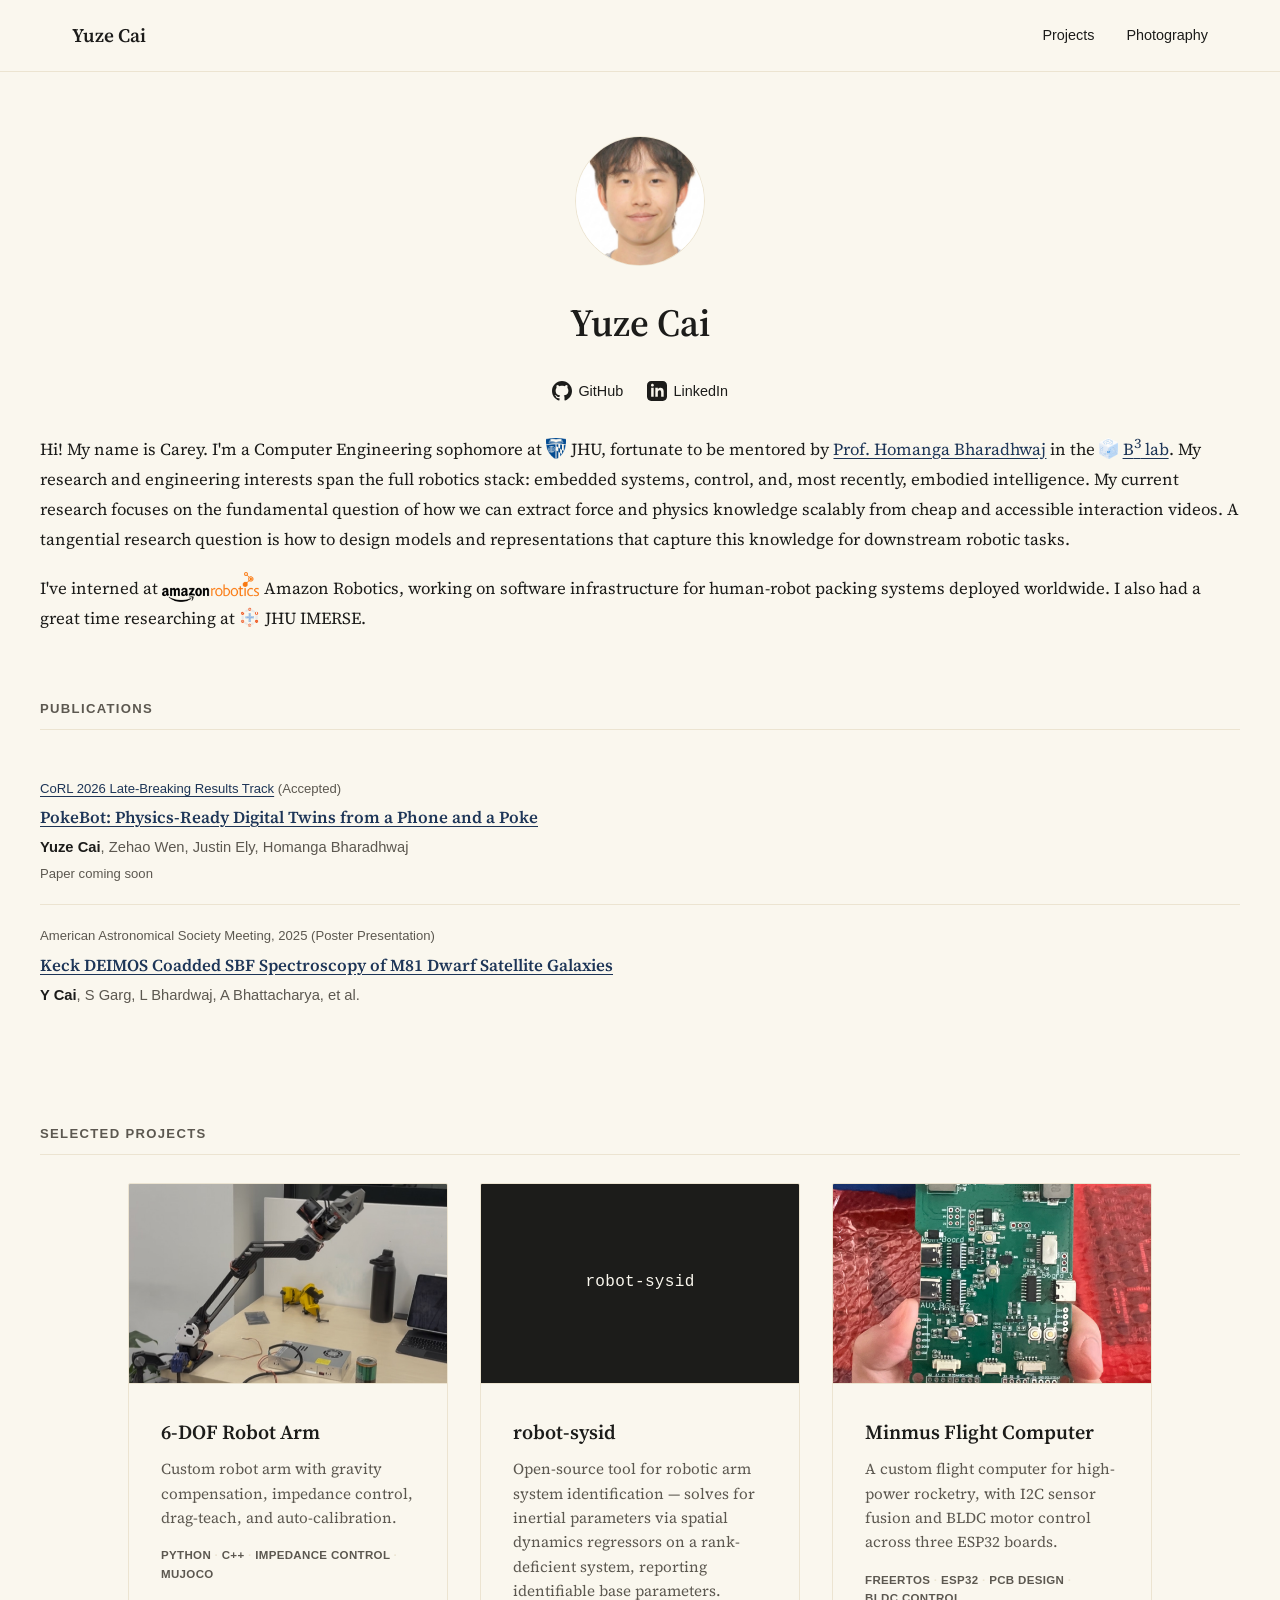
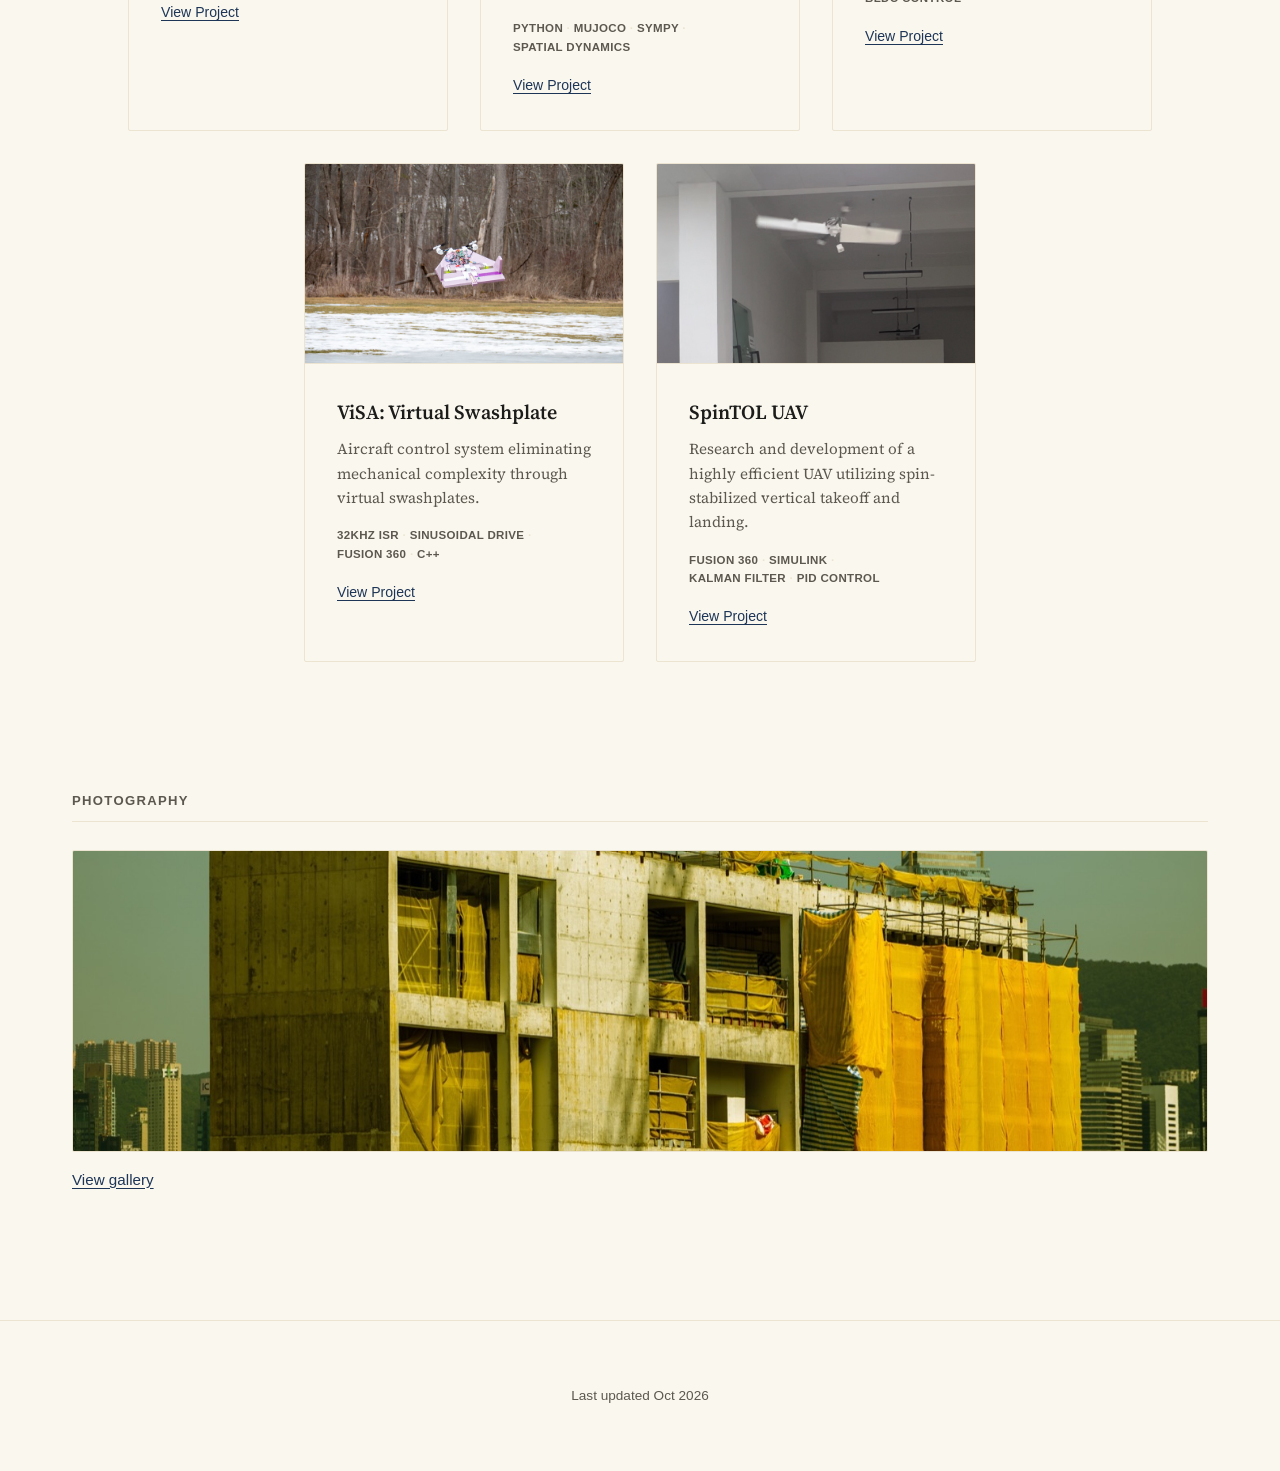
==== index.html @ cb25e204 "s" ====
<!DOCTYPE html>
<html lang="en">

<head>
    <meta charset="UTF-8">
    <meta http-equiv="Cache-Control" content="no-cache, no-store, must-revalidate">
    <meta http-equiv="Pragma" content="no-cache">
    <meta http-equiv="Expires" content="0">
    <meta name="viewport" content="width=device-width, initial-scale=1.0">
    <meta name="keywords" content="Carey Cai, Yuze Cai, Johns Hopkins University, JHU, Amazon Robotics, Amazon, Concord Academy">
    <meta property="og:title" content="Yuze Cai (Carey Cai) | Portfolio">
    <meta property="og:description" content="Portfolio of Yuze Cai, also known as Carey Cai — robotics, embedded systems, and ML.">
    <meta property="og:image" content="https://www.yuzecai.com/assets/images/visa/prog/validation_flight.jpg">
    <meta property="og:url" content="https://www.yuzecai.com">
    <meta property="og:type" content="website">
    <meta name="twitter:card" content="summary_large_image">
    <meta name="twitter:image" content="https://www.yuzecai.com/assets/images/visa/prog/validation_flight.jpg">
    <title>Yuze Cai (Carey Cai) | Portfolio</title>
    <script type="application/ld+json">
        {
            "@context": "https://schema.org",
            "@type": "Person",
            "name": "Yuze Cai",
            "alternateName": "Carey Cai",
            "url": "https://www.yuzecai.com",
            "affiliation": [
                {
                    "@type": "CollegeOrUniversity",
                    "name": "Johns Hopkins University",
                    "alternateName": "JHU"
                },
                {
                    "@type": "Organization",
                    "name": "Amazon Robotics",
                    "parentOrganization": {
                        "@type": "Organization",
                        "name": "Amazon"
                    }
                }
            ],
            "alumniOf": {
                "@type": "EducationalOrganization",
                "name": "Concord Academy"
            }
        }
    </script>
    <link rel="stylesheet" href="css/styles-v5.css">
    <link rel="preconnect" href="https://fonts.googleapis.com">
    <link rel="preconnect" href="https://fonts.gstatic.com" crossorigin>
    <link href="https://fonts.googleapis.com/css2?family=Source+Serif+4:ital,wght@0,400;0,600;0,700;1,400&display=swap" rel="stylesheet">
</head>

<body>
    <header>
        <div class="container">
            <nav>
                <a href="index.html" class="logo">Yuze Cai</a>
                <div class="nav-links">
                    <a href="#projects">Projects</a>
                    <a href="projects/photography.html">Photography</a>
                </div>
            </nav>
        </div>
    </header>

    <main>
        <section class="hero container">
            <img src="assets/images/profile.jpg" alt="Yuze Cai" class="profile-pic">
            <h1>Yuze Cai</h1>
            <div class="social-links">
                <a href="https://github.com/curryabalone" target="_blank" class="social-btn">
                    <svg xmlns="http://www.w3.org/2000/svg" width="20" height="20" viewBox="0 0 24 24" fill="currentColor"><path d="M12 0c-6.626 0-12 5.373-12 12 0 5.302 3.438 9.8 8.207 11.387.599.111.793-.261.793-.577v-2.234c-3.338.726-4.033-1.416-4.033-1.416-.546-1.387-1.333-1.756-1.333-1.756-1.089-.745.083-.729.083-.729 1.205.084 1.839 1.237 1.839 1.237 1.07 1.834 2.807 1.304 3.492.997.107-.775.418-1.305.762-1.604-2.665-.305-5.467-1.334-5.467-5.931 0-1.311.469-2.381 1.236-3.221-.124-.303-.535-1.524.117-3.176 0 0 1.008-.322 3.301 1.23.957-.266 1.983-.399 3.003-.404 1.02.005 2.047.138 3.006.404 2.291-1.552 3.297-1.23 3.297-1.23.653 1.653.242 2.874.118 3.176.77.84 1.235 1.911 1.235 3.221 0 4.609-2.807 5.624-5.479 5.921.43.372.823 1.102.823 2.222v3.293c0 .319.192.694.801.576 4.765-1.589 8.199-6.086 8.199-11.386 0-6.627-5.373-12-12-12z"/></svg>
                    GitHub
                </a>
                <a href="https://www.linkedin.com/in/yuze-cai-326021232" target="_blank" class="social-btn">
                    <svg xmlns="http://www.w3.org/2000/svg" width="20" height="20" viewBox="0 0 24 24" fill="currentColor"><path d="M19 0h-14c-2.761 0-5 2.239-5 5v14c0 2.761 2.239 5 5 5h14c2.762 0 5-2.239 5-5v-14c0-2.761-2.238-5-5-5zm-11 19h-3v-11h3v11zm-1.5-12.268c-.966 0-1.75-.79-1.75-1.764s.784-1.764 1.75-1.764 1.75.79 1.75 1.764-.783 1.764-1.75 1.764zm13.5 12.268h-3v-5.604c0-3.368-4-3.113-4 0v5.604h-3v-11h3v1.765c1.396-2.586 7-2.777 7 2.476v6.759z"/></svg>
                    LinkedIn
                </a>
            </div>
        </section>

        <section class="intro container">
            <p>Hi! My name is Carey. I'm a Computer Engineering sophomore at <img src="assets/images/jhu-shield.png" alt="" class="inline-logo">JHU, fortunate to be mentored by <a href="https://homangab.github.io/" target="_blank">Prof. Homanga Bharadhwaj</a> in the <a href="https://b3.cs.jhu.edu/" target="_blank"><img src="assets/images/b3-logo.png" alt="" class="inline-logo">B<sup>3</sup> lab</a>. My research and engineering interests span the full robotics stack: embedded systems, control, and, most recently, embodied intelligence. My current research focuses on the fundamental question of how we can extract force and physics knowledge scalably from cheap and accessible interaction videos. A tangential research question is how to design models and representations that capture this knowledge for downstream robotic tasks.</p>
            <p>I've interned at <img src="assets/images/amazon-robotics-logo.png" alt="" class="inline-logo inline-logo-wide">Amazon Robotics, working on software infrastructure for human-robot packing systems deployed worldwide. I also had a great time researching at <img src="assets/images/imerse-logo.webp" alt="" class="inline-logo">JHU IMERSE.</p>
        </section>

        <section id="publications" class="publications container">
            <h2 class="section-title">Publications</h2>
            <div class="publication">
                <p class="publication-tag"><a href="https://2026.corl.org/program/late-breaking-results" target="_blank">CoRL 2026 Late-Breaking Results Track</a> (Accepted)</p>
                <h3><a href="https://curryabalone.github.io/PokeBot/" target="_blank">PokeBot: Physics-Ready Digital Twins from a Phone and a Poke</a></h3>
                <p class="publication-authors"><strong>Yuze Cai</strong>, Zehao Wen, Justin Ely, Homanga Bharadhwaj</p>
                <p class="publication-meta">Paper coming soon</p>
            </div>
            <div class="publication">
                <p class="publication-tag">American Astronomical Society Meeting, 2025 (Poster Presentation)</p>
                <h3><a href="https://baas.aas.org/pub/2025n2i251p03" target="_blank">Keck DEIMOS Coadded SBF Spectroscopy of M81 Dwarf Satellite Galaxies</a></h3>
                <p class="publication-authors"><strong>Y Cai</strong>, S Garg, L Bhardwaj, A Bhattacharya, et al.</p>
            </div>
        </section>

        <section id="projects" class="projects container">
            <h2 class="section-title">Selected Projects</h2>
            <div class="grid project-grid">
                <article class="project-card">
                    <div class="card-image"
                        style="background-image: url('assets/images/7dof/profilepage.jpg'); background-size: cover; background-position: center;">
                    </div>
                    <div class="card-content">
                        <h3 class="card-title">6-DOF Robot Arm</h3>
                        <p class="card-desc">Custom robot arm with gravity compensation, impedance control, drag-teach, and auto-calibration.</p>
                        <div class="card-tags">
                            <span class="card-tag">Python</span>
                            <span class="card-tag">C++</span>
                            <span class="card-tag">Impedance Control</span>
                            <span class="card-tag">MuJoCo</span>
                        </div>
                        <a href="projects/7dof.html" class="btn">View Project</a>
                    </div>
                </article>

                <article class="project-card">
                    <div class="card-image card-image-placeholder">
                        <span class="card-image-label">robot-sysid</span>
                    </div>
                    <div class="card-content">
                        <h3 class="card-title">robot-sysid</h3>
                        <p class="card-desc">Open-source tool for robotic arm system identification — solves for inertial parameters via spatial dynamics regressors on a rank-deficient system, reporting identifiable base parameters.</p>
                        <div class="card-tags">
                            <span class="card-tag">Python</span>
                            <span class="card-tag">MuJoCo</span>
                            <span class="card-tag">SymPy</span>
                            <span class="card-tag">Spatial Dynamics</span>
                        </div>
                        <a href="projects/sysid.html" class="btn">View Project</a>
                    </div>
                </article>

                <article class="project-card">
                    <div class="card-image"
                        style="background-image: url('assets/images/minmus/prog/minmus_cover.jpg'); background-size: cover; background-position: center;">
                    </div>
                    <div class="card-content">
                        <h3 class="card-title">Minmus Flight Computer</h3>
                        <p class="card-desc">A custom flight computer for high-power rocketry, with I2C sensor
                            fusion and BLDC motor control across three ESP32 boards.</p>
                        <div class="card-tags">
                            <span class="card-tag">FreeRTOS</span>
                            <span class="card-tag">ESP32</span>
                            <span class="card-tag">PCB Design</span>
                            <span class="card-tag">BLDC Control</span>
                        </div>
                        <a href="projects/minmus.html" class="btn">View Project</a>
                    </div>
                </article>
                <article class="project-card">
                    <div class="card-image"
                        style="background-image: url('assets/images/visa/prog/validation_flight.jpg'); background-size: cover; background-position: center;">
                    </div>
                    <div class="card-content">
                        <h3 class="card-title">ViSA: Virtual Swashplate</h3>
                        <p class="card-desc">Aircraft control system eliminating mechanical complexity through
                            virtual swashplates.</p>
                        <div class="card-tags">
                            <span class="card-tag">32kHz ISR</span>
                            <span class="card-tag">Sinusoidal Drive</span>
                            <span class="card-tag">Fusion 360</span>
                            <span class="card-tag">C++</span>
                        </div>
                        <a href="projects/visa.html" class="btn">View Project</a>
                    </div>
                </article>

                <article class="project-card">
                    <div class="card-image"
                        style="background-image: url('assets/images/spintol/prog/indoor_spinning_flight.jpg'); background-size: cover; background-position: center;">
                    </div>
                    <div class="card-content">
                        <h3 class="card-title">SpinTOL UAV</h3>
                        <p class="card-desc">Research and development of a highly efficient UAV utilizing
                            spin-stabilized vertical takeoff and landing.</p>
                        <div class="card-tags">
                            <span class="card-tag">Fusion 360</span>
                            <span class="card-tag">Simulink</span>
                            <span class="card-tag">Kalman Filter</span>
                            <span class="card-tag">PID Control</span>
                        </div>
                        <a href="projects/spintol.html" class="btn">View Project</a>
                    </div>
                </article>
            </div>
        </section>

        <section id="photography" class="photo-feature container">
            <h2 class="section-title">Photography</h2>
            <a href="projects/photography.html" class="photo-feature-link">
                <img src="assets/images/photography/banner-preview.jpg" alt="Photography preview" class="photo-feature-img">
            </a>
            <p class="photo-feature-caption"><a href="projects/photography.html">View gallery</a></p>
        </section>
    </main>

    <footer>
        <div class="container">
            <p>Last updated Oct 2026</p>
        </div>
    </footer>
</body>

</html>
---- css/styles-v5.css ----
:root {
    /* Color Palette - Muted, aged-paper */
    --bg-color: #faf7ee;
    --card-bg: #f7f2e4;
    --text-primary: #1c1c1a;
    --text-secondary: #5c5850;
    --accent-color: #1d3557;
    /* Muted ink navy — used only for genuine links */
    --accent-hover: #12233c;
    --border-color: #ece4d1;

    /* Spacing */
    --container-width: 1200px;
    --spacing-sm: 1rem;
    --spacing-md: 2rem;
    --spacing-lg: 4rem;

    /* Typography */
    --font-main: 'Source Serif 4', Georgia, 'Times New Roman', serif;
    --font-sans: -apple-system, BlinkMacSystemFont, "Segoe UI", Helvetica, Arial, sans-serif;
}

* {
    box-sizing: border-box;
    margin: 0;
    padding: 0;
}

body {
    background-color: var(--bg-color);
    color: var(--text-primary);
    font-family: var(--font-main);
    line-height: 1.6;
    -webkit-font-smoothing: antialiased;
    overflow-x: hidden;
}

a {
    text-decoration: none;
    color: inherit;
    transition: color 0.2s ease;
}

ul {
    list-style: none;
}

/* Layout Utilities */
.container {
    max-width: var(--container-width);
    margin: 0 auto;
    padding: 0 var(--spacing-md);
}

.grid {
    display: grid;
    gap: var(--spacing-md);
}

/* Header */
header {
    padding: 1.25rem 0;
    border-bottom: 1px solid var(--border-color);
    position: sticky;
    top: 0;
    background-color: var(--bg-color);
    z-index: 100;
}

nav {
    display: flex;
    justify-content: space-between;
    align-items: center;
}

.logo {
    font-size: 1.2rem;
    font-weight: 600;
    font-family: var(--font-main);
}

.nav-links {
    display: flex;
    gap: var(--spacing-md);
    font-family: var(--font-sans);
    font-size: 0.9rem;
}

.main-nav ul {
    display: flex;
    gap: var(--spacing-md);
    font-family: var(--font-sans);
    font-size: 0.9rem;
}

.nav-links a:hover,
.main-nav a:hover {
    text-decoration: underline;
    text-underline-offset: 3px;
}

/* Hero Section */
.hero {
    padding: var(--spacing-lg) 0 var(--spacing-md) 0;
    text-align: center;
    display: flex;
    flex-direction: column;
    justify-content: center;
    align-items: center;
}

.profile-pic {
    width: 130px;
    height: 130px;
    border-radius: 50%;
    object-fit: cover;
    border: 1px solid var(--border-color);
    margin-bottom: var(--spacing-md);
}

.hero h1 {
    font-size: 2.4rem;
    font-weight: 600;
    margin-bottom: var(--spacing-sm);
    color: var(--text-primary);
    max-width: 780px;
    line-height: 1.3;
}

.hero p {
    font-size: 1.1rem;
    color: var(--text-secondary);
    max-width: 600px;
    margin-bottom: 0;
}

/* Intro */
.intro {
    padding: 0 0 var(--spacing-md);
}

.intro p {
    font-size: 1.05rem;
    line-height: 1.8;
    margin-bottom: 1rem;
}

.intro p:last-child {
    margin-bottom: 0;
}

.intro a {
    color: var(--accent-color);
    text-decoration: underline;
    text-underline-offset: 3px;
}

.intro a:hover {
    color: var(--accent-hover);
}

.intro sup {
    line-height: 0;
}

.inline-logo {
    height: 1.3em;
    width: auto;
    vertical-align: -0.28em;
    margin-right: 0.3em;
}

.inline-logo-wide {
    height: 1.8em;
    vertical-align: -0.5em;
}

/* Projects Section */
.projects {
    padding: var(--spacing-lg) 0;
}

/* Publications Section */
.publications {
    padding: var(--spacing-md) 0;
}

.publication {
    padding: 1.25rem 0;
    border-bottom: 1px solid var(--border-color);
}

.publication:last-child {
    border-bottom: none;
}

.publication h3 {
    font-size: 1.05rem;
    font-weight: 600;
    margin-bottom: 0.25rem;
}

.publication h3 a {
    color: var(--accent-color);
    text-decoration: underline;
    text-underline-offset: 3px;
}

.publication h3 a:hover {
    color: var(--accent-hover);
}

.publication-authors {
    font-size: 0.92rem;
    color: var(--text-secondary);
    font-family: var(--font-sans);
}

.publication-authors strong {
    color: var(--text-primary);
}

.publication-meta {
    font-size: 0.82rem;
    color: var(--text-secondary);
    font-family: var(--font-sans);
    margin-top: 0.25rem;
}

.publication-tag {
    font-family: var(--font-sans);
    font-size: 0.82rem;
    font-weight: 500;
    color: var(--text-secondary);
    margin-bottom: 0.4rem;
}

.publication-tag a {
    color: var(--accent-color);
    text-decoration: underline;
    text-underline-offset: 3px;
}

.publication-tag a:hover {
    color: var(--accent-hover);
}

.section-title {
    font-family: var(--font-sans);
    font-size: 0.82rem;
    font-weight: 600;
    letter-spacing: 0.1em;
    text-transform: uppercase;
    color: var(--text-secondary);
    border-left: none;
    padding-left: 0;
    padding-bottom: 0.6rem;
    margin-bottom: 1.75rem;
    border-bottom: 1px solid var(--border-color);
}

.section-title .section-note {
    font-weight: 400;
    letter-spacing: normal;
    text-transform: none;
}

.project-grid {
    display: flex;
    flex-wrap: wrap;
    gap: var(--spacing-md);
    justify-content: center;
}

.project-card {
    background-color: transparent;
    border: 1px solid var(--border-color);
    border-radius: 2px;
    overflow: hidden;
    transition: border-color 0.2s ease;
    width: 320px;
    flex-shrink: 0;
}

.project-card:hover {
    border-color: var(--text-secondary);
}

.card-image {
    width: 100%;
    height: 200px;
    object-fit: cover;
    background-color: var(--card-bg);
    border-bottom: 1px solid var(--border-color);
}

.card-image-placeholder {
    display: flex;
    align-items: center;
    justify-content: center;
    background-color: var(--text-primary);
}

.card-image-label {
    color: var(--bg-color);
    font-family: 'Courier New', Courier, monospace;
    font-size: 1rem;
    letter-spacing: 0.02em;
}

.card-content {
    padding: var(--spacing-md);
}

.card-title {
    font-size: 1.25rem;
    font-weight: 600;
    margin-bottom: 0.6rem;
}

.card-desc {
    color: var(--text-secondary);
    margin-bottom: 1rem;
    font-size: 0.95rem;
}

.btn {
    display: inline-block;
    padding: 0;
    background-color: transparent;
    color: var(--accent-color);
    border-radius: 0;
    font-weight: 500;
    font-family: var(--font-sans);
    font-size: 0.88rem;
    text-decoration: underline;
    text-underline-offset: 3px;
}

.btn:hover {
    color: var(--accent-hover);
}

/* Project Detail Gallery */
.gallery-grid {
    display: flex;
    flex-wrap: wrap;
    gap: var(--spacing-md);
    justify-content: center;
}

.gallery-item {
    break-inside: avoid;
    width: 280px;
    flex-shrink: 0;
}

.gallery-item img,
.gallery-item video {
    width: 100%;
    height: 250px;
    object-fit: cover;
    border-radius: 2px;
    border: 1px solid var(--border-color);
    display: block;
    background-color: var(--card-bg);
}

.caption {
    margin-top: 0.5rem;
    font-size: 0.85rem;
    font-family: var(--font-sans);
    color: var(--text-secondary);
    text-align: center;
}

.subtitle {
    font-size: 1.05rem;
    font-style: italic;
    color: var(--text-secondary);
    margin-top: 0.5rem;
}

.project-intro {
    font-size: 1.1rem;
    max-width: 800px;
    margin: 0 auto var(--spacing-lg);
    line-height: 1.8;
}

/* Footer */

footer {
    padding: var(--spacing-lg) 0;
    text-align: center;
    font-family: var(--font-sans);
    font-size: 0.85rem;
    color: var(--text-secondary);
    border-top: 1px solid var(--border-color);
    margin-top: var(--spacing-lg);
}

/* Responsive */
@media (max-width: 768px) {
    .hero h1 {
        font-size: 1.8rem;
    }

    .container {
        padding-left: 1.25rem;
        padding-right: 1.25rem;
    }

    .hero p {
        max-width: 100%;
    }

    .project-card {
        width: 100%;
    }

    .gallery-item {
        width: 100%;
    }

    .tech-item {
        width: 100%;
    }
}

/* Project Detail Refinements */
.project-intro p {
    font-size: 1.15rem;
    text-align: left;
    margin-bottom: 1.5rem;
    color: var(--text-secondary);
}

.project-intro {
    max-width: 1000px;
    margin: 0 auto var(--spacing-lg);
}

/* Visible Hyperlinks */
.project-links a,
.project-intro a {
    color: var(--accent-color);
    text-decoration: underline;
    text-underline-offset: 3px;
    font-weight: 500;
    font-size: 1rem;
}

.project-links a:hover,
.project-intro a:hover {
    color: var(--accent-hover);
}

/* Awards Section */
.project-awards h2 {
    font-size: 1.5rem;
    margin-bottom: 1.5rem;
}

.awards-list li {
    font-size: 1.05rem;
    margin-bottom: 1rem;
    line-height: 1.6;
    color: var(--text-secondary);
}

.awards-list li strong {
    color: var(--text-primary);
}

.project-awards {
    margin-bottom: 4rem;
}


/* Technical Details Section */
.tech-details {
    display: flex;
    flex-wrap: wrap;
    gap: var(--spacing-md);
    justify-content: center;
    margin-bottom: var(--spacing-lg);
}

.tech-item {
    background-color: transparent;
    border: 1px solid var(--border-color);
    border-radius: 2px;
    padding: 1.5rem;
    width: 280px;
    flex-shrink: 0;
    transition: border-color 0.2s ease;
}

.tech-item:hover {
    border-color: var(--text-secondary);
}

.tech-item h3 {
    font-family: var(--font-sans);
    font-size: 0.95rem;
    font-weight: 600;
    margin-bottom: 0.75rem;
    color: var(--text-primary);
}

.tech-item p {
    font-size: 0.98rem;
    color: var(--text-secondary);
    line-height: 1.7;
}


/* Tech Stack / Keyword Tags */
.tech-stack {
    display: flex;
    flex-wrap: wrap;
    justify-content: center;
    margin-top: var(--spacing-md);
    font-family: var(--font-sans);
}

.tech-tag {
    background-color: transparent;
    color: var(--text-secondary);
    padding: 0;
    border-radius: 0;
    font-size: 0.78rem;
    font-weight: 600;
    letter-spacing: 0.04em;
    text-transform: uppercase;
    border: none;
}

.tech-tag:not(:last-child)::after {
    content: "\00a0\00b7\00a0";
    color: var(--border-color);
}

/* Card Tags (Index Page) */
.card-tags {
    display: flex;
    flex-wrap: wrap;
    margin-bottom: var(--spacing-sm);
    font-family: var(--font-sans);
}

.card-tag {
    display: inline-block;
    background-color: transparent;
    color: var(--text-secondary);
    padding: 0;
    border-radius: 0;
    font-size: 0.72rem;
    font-weight: 600;
    letter-spacing: 0.03em;
    text-transform: uppercase;
    border: none;
    white-space: nowrap;
}

.card-tag:not(:last-child)::after {
    content: "\00a0\00b7\00a0";
    color: var(--border-color);
}

/* Social Links */
.social-links {
    display: flex;
    gap: 1.5rem;
    margin-top: var(--spacing-sm);
    font-family: var(--font-sans);
}

.social-btn {
    display: inline-flex;
    align-items: center;
    gap: 0.4rem;
    padding: 0;
    border: none;
    border-radius: 0;
    font-size: 0.9rem;
    font-weight: 500;
    color: var(--text-primary);
}

.social-btn:hover {
    color: var(--accent-color);
    text-decoration: underline;
    text-underline-offset: 3px;
}

/* Inline Button (within text) */
.inline-btn {
    display: inline-flex;
    align-items: center;
    gap: 0.3rem;
    padding: 0;
    margin: 0 0.15rem;
    border: none;
    border-radius: 0;
    font-family: var(--font-sans);
    font-size: 0.85rem;
    font-weight: 500;
    color: var(--accent-color);
    vertical-align: middle;
    text-decoration: underline;
    text-underline-offset: 2px;
}

.inline-btn:hover {
    color: var(--accent-hover);
}


/* Description Section */
.project-description {
    margin-bottom: var(--spacing-lg);
}

.project-description p {
    font-size: 1.08rem;
    line-height: 1.9;
    color: var(--text-secondary);
    margin-bottom: 1.25rem;
    max-width: 900px;
}

.project-description p a {
    color: var(--accent-color);
    text-decoration: underline;
    text-underline-offset: 3px;
}

.project-description p a:hover {
    color: var(--accent-hover);
}

.project-description .project-links {
    margin-top: var(--spacing-md);
}

/* Math Sections */
.math-section h3 {
    font-family: var(--font-sans);
    font-size: 1.05rem;
    font-weight: 600;
    color: var(--text-primary);
    margin-top: 2rem;
    margin-bottom: 0.75rem;
}

.math-block {
    overflow-x: auto;
    padding: 1rem 0;
    margin: 1rem 0;
    text-align: center;
}

.pipeline-list {
    list-style: decimal;
    padding-left: 1.5rem;
}

.pipeline-list li {
    font-size: 1.02rem;
    color: var(--text-secondary);
    margin-bottom: 0.75rem;
    line-height: 1.7;
}

/* Photography Viewer */
.photo-viewer {
    display: flex;
    align-items: center;
    justify-content: center;
    gap: 1rem;
    margin-top: var(--spacing-md);
    width: 100%;
    max-width: 100%;
}

.photo-stage {
    flex: 1 1 auto;
    min-width: 0;
    max-width: 1000px;
    display: flex;
    justify-content: center;
}

.photo-stage img {
    max-width: 100%;
    max-height: 75vh;
    width: auto;
    height: auto;
    object-fit: contain;
    border-radius: 2px;
    border: 1px solid var(--border-color);
}

.photo-nav {
    flex-shrink: 0;
    width: 40px;
    height: 40px;
    border-radius: 2px;
    border: 1px solid var(--border-color);
    background-color: transparent;
    color: var(--text-primary);
    font-size: 1.5rem;
    line-height: 1;
    cursor: pointer;
    display: flex;
    align-items: center;
    justify-content: center;
    transition: border-color 0.2s ease, color 0.2s ease;
}

.photo-nav:hover {
    border-color: var(--text-secondary);
    color: var(--accent-color);
}

.photo-counter {
    text-align: center;
    font-family: var(--font-sans);
    color: var(--text-secondary);
    margin-top: 1rem;
    font-size: 0.88rem;
}

@media (max-width: 768px) {
    .photo-nav {
        width: 36px;
        height: 36px;
        font-size: 1.3rem;
    }

    .photo-viewer {
        gap: 0.5rem;
    }
}

/* Photography Feature (homepage) */
.photo-feature {
    padding-top: var(--spacing-lg);
    padding-bottom: var(--spacing-lg);
}

.photo-feature-link {
    display: block;
    border: 1px solid var(--border-color);
    border-radius: 2px;
    overflow: hidden;
}

.photo-feature-img {
    display: block;
    width: 100%;
    height: 300px;
    object-fit: cover;
}

.photo-feature-caption {
    margin-top: 1rem;
    font-family: var(--font-sans);
    font-size: 0.95rem;
    color: var(--text-secondary);
}

.photo-feature-caption a {
    color: var(--accent-color);
    text-decoration: underline;
    text-underline-offset: 3px;
}

.photo-feature-caption a:hover {
    color: var(--accent-hover);
}

@media (max-width: 768px) {
    .photo-feature-img {
        height: 200px;
    }
}
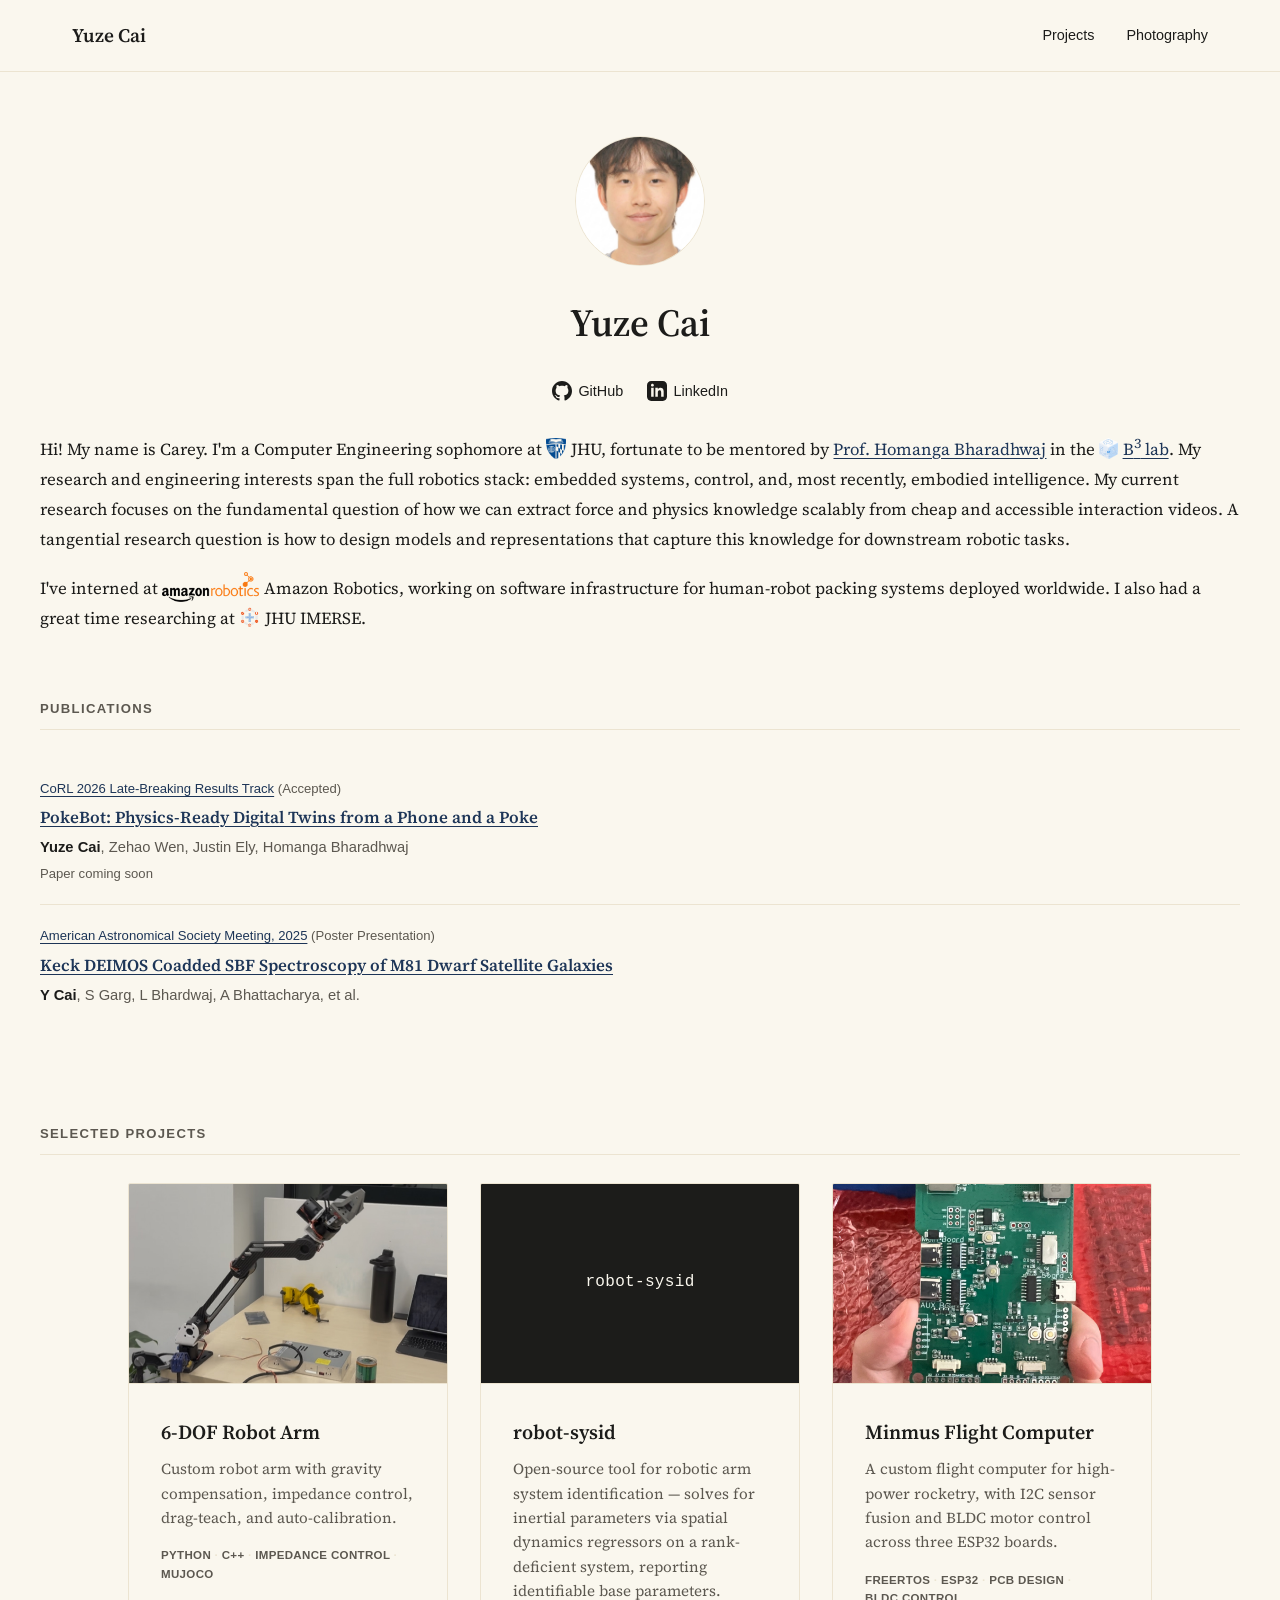
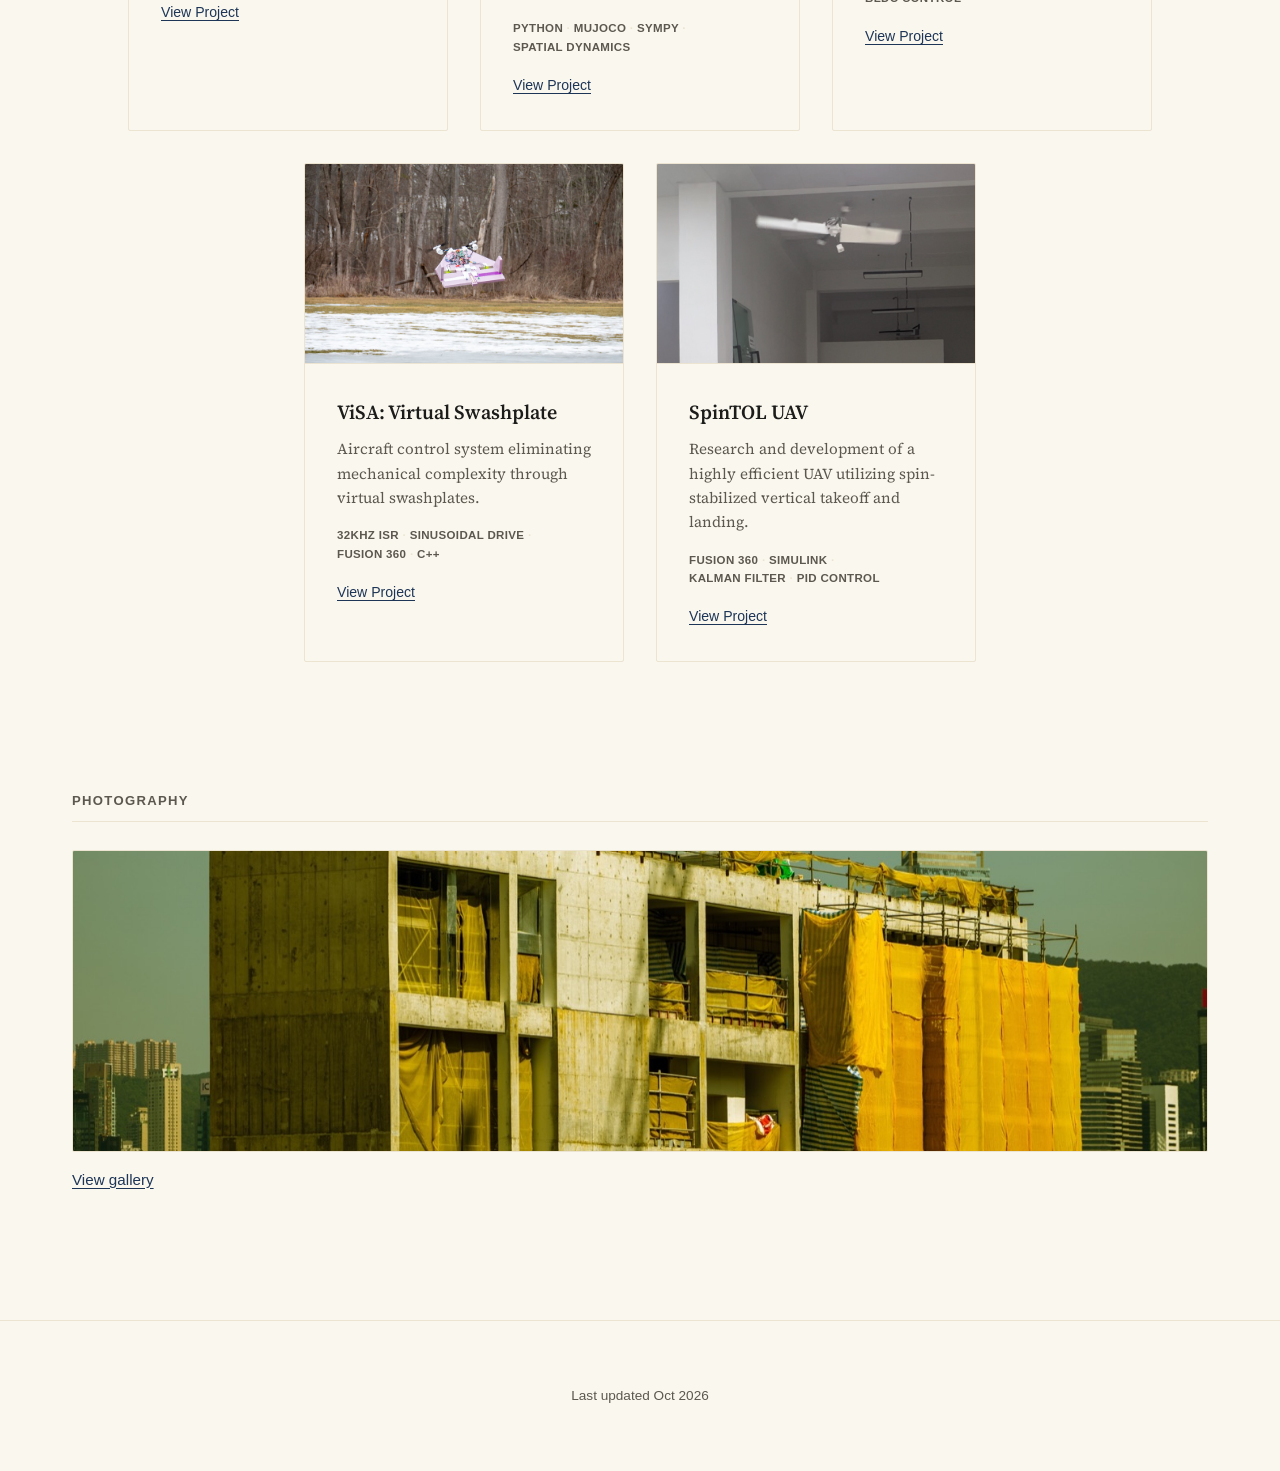
==== commit 1ce19eae: "u" ====
--- a/index.html
+++ b/index.html
@@ -93,7 +93,7 @@
                 <p class="publication-meta">Paper coming soon</p>
             </div>
             <div class="publication">
-                <p class="publication-tag">American Astronomical Society Meeting, 2025 (Poster Presentation)</p>
+                <p class="publication-tag"><a href="https://aas.org/meetings/aas245" target="_blank">American Astronomical Society Meeting, 2025</a> (Poster Presentation)</p>
                 <h3><a href="https://baas.aas.org/pub/2025n2i251p03" target="_blank">Keck DEIMOS Coadded SBF Spectroscopy of M81 Dwarf Satellite Galaxies</a></h3>
                 <p class="publication-authors"><strong>Y Cai</strong>, S Garg, L Bhardwaj, A Bhattacharya, et al.</p>
             </div>
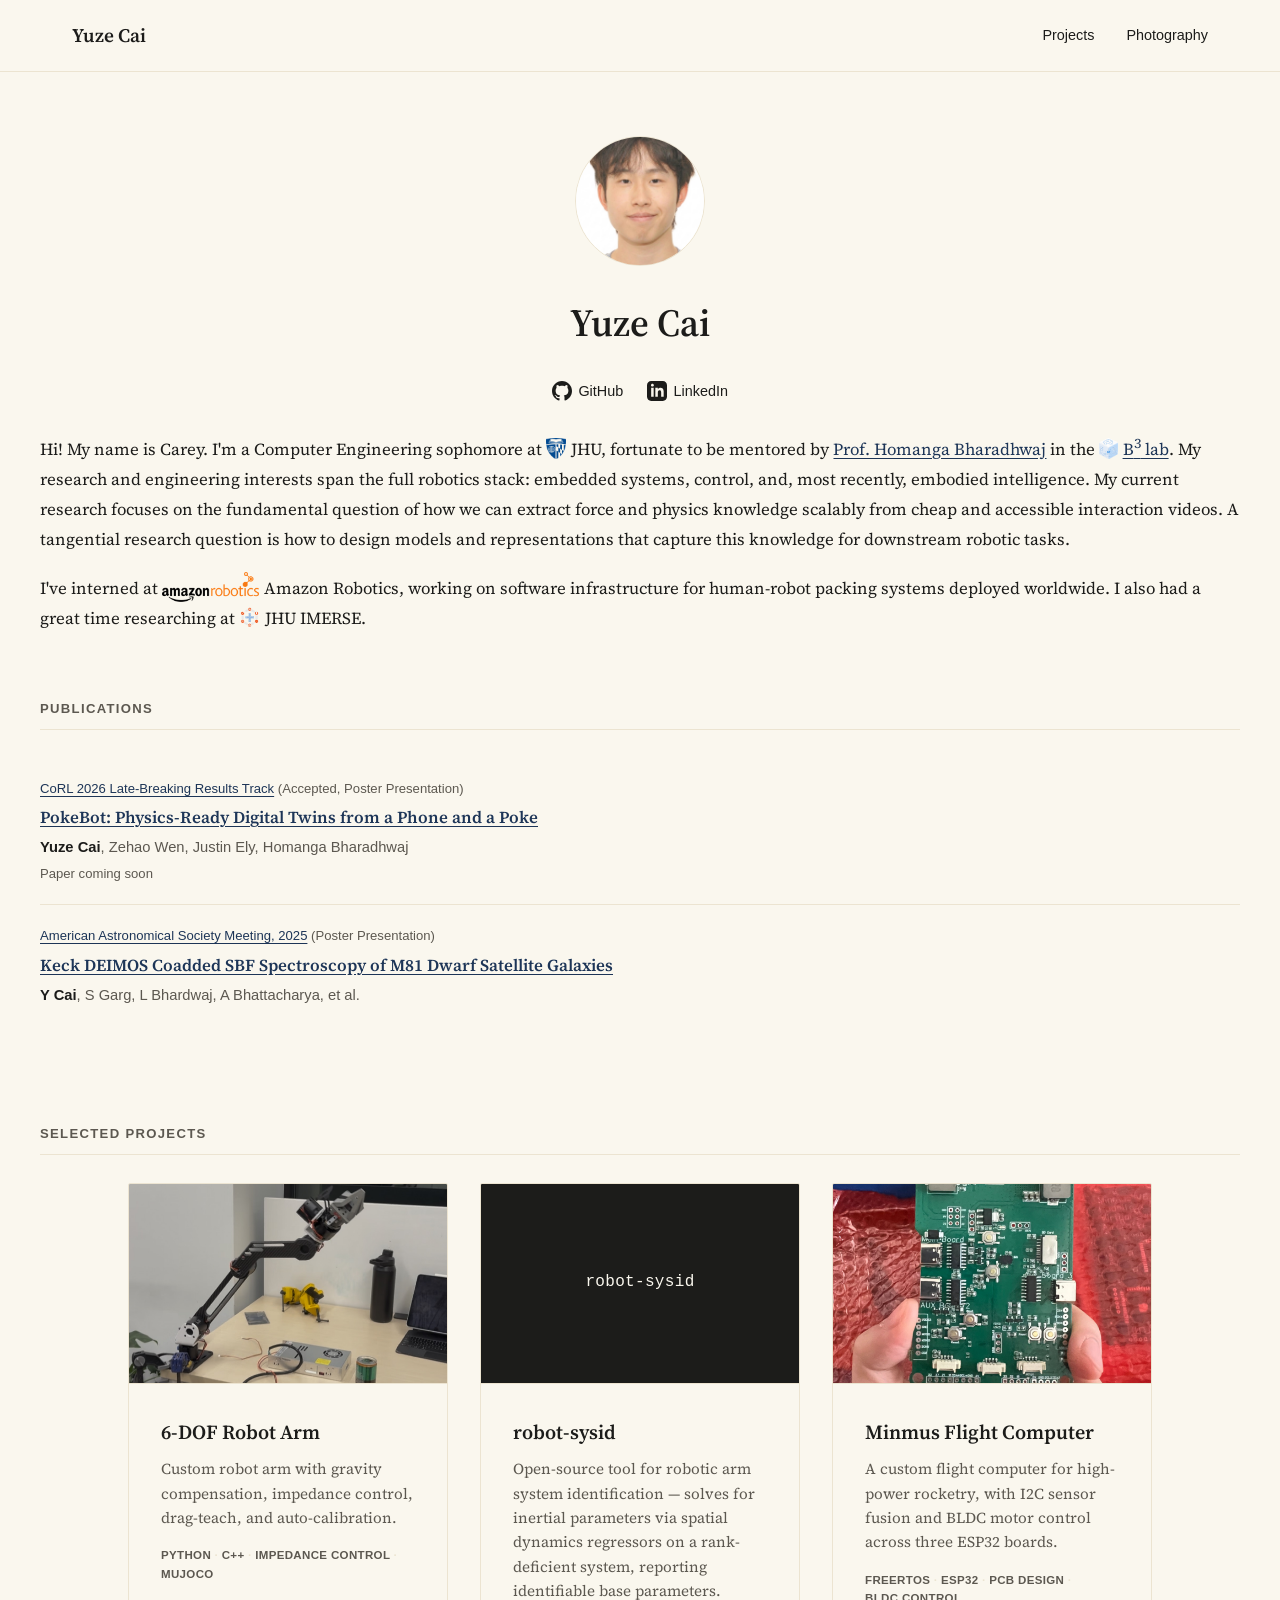
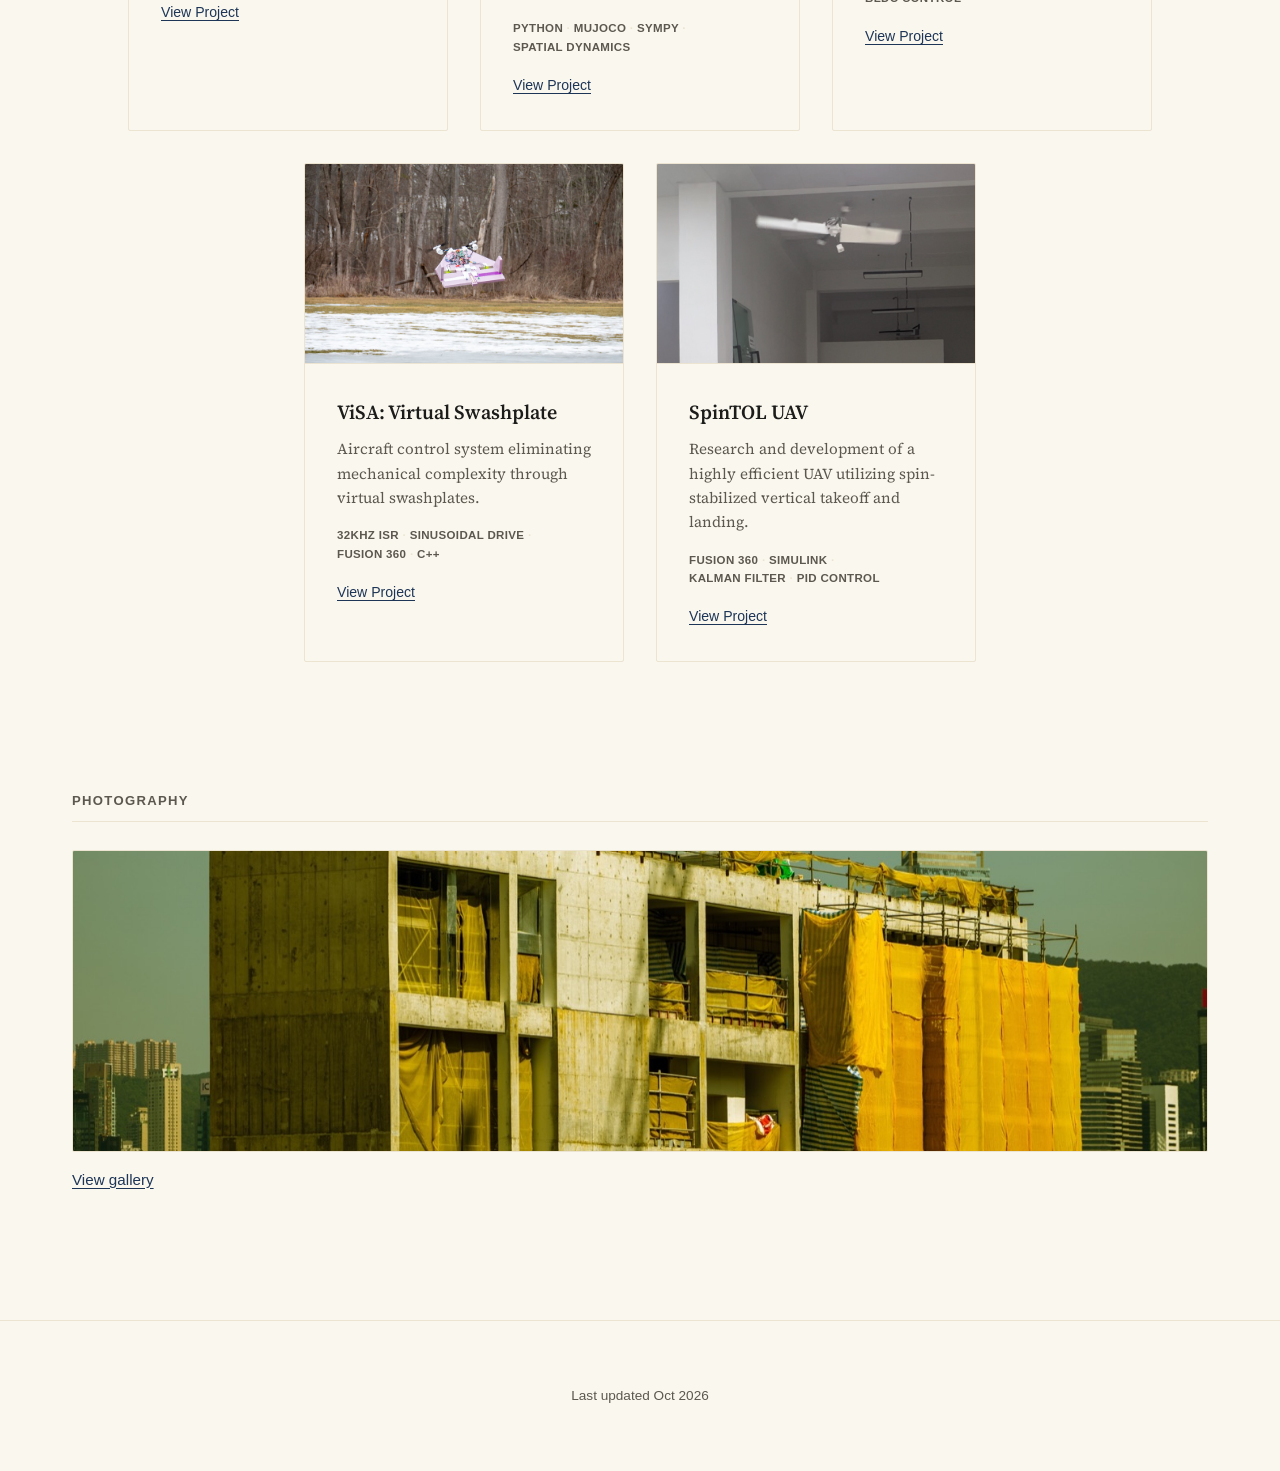
==== commit c5569ab6: "x" ====
--- a/index.html
+++ b/index.html
@@ -87,7 +87,7 @@
         <section id="publications" class="publications container">
             <h2 class="section-title">Publications</h2>
             <div class="publication">
-                <p class="publication-tag"><a href="https://2026.corl.org/program/late-breaking-results" target="_blank">CoRL 2026 Late-Breaking Results Track</a> (Accepted)</p>
+                <p class="publication-tag"><a href="https://2026.corl.org/program/late-breaking-results" target="_blank">CoRL 2026 Late-Breaking Results Track</a> (Accepted, Poster Presentation)</p>
                 <h3><a href="https://curryabalone.github.io/PokeBot/" target="_blank">PokeBot: Physics-Ready Digital Twins from a Phone and a Poke</a></h3>
                 <p class="publication-authors"><strong>Yuze Cai</strong>, Zehao Wen, Justin Ely, Homanga Bharadhwaj</p>
                 <p class="publication-meta">Paper coming soon</p>
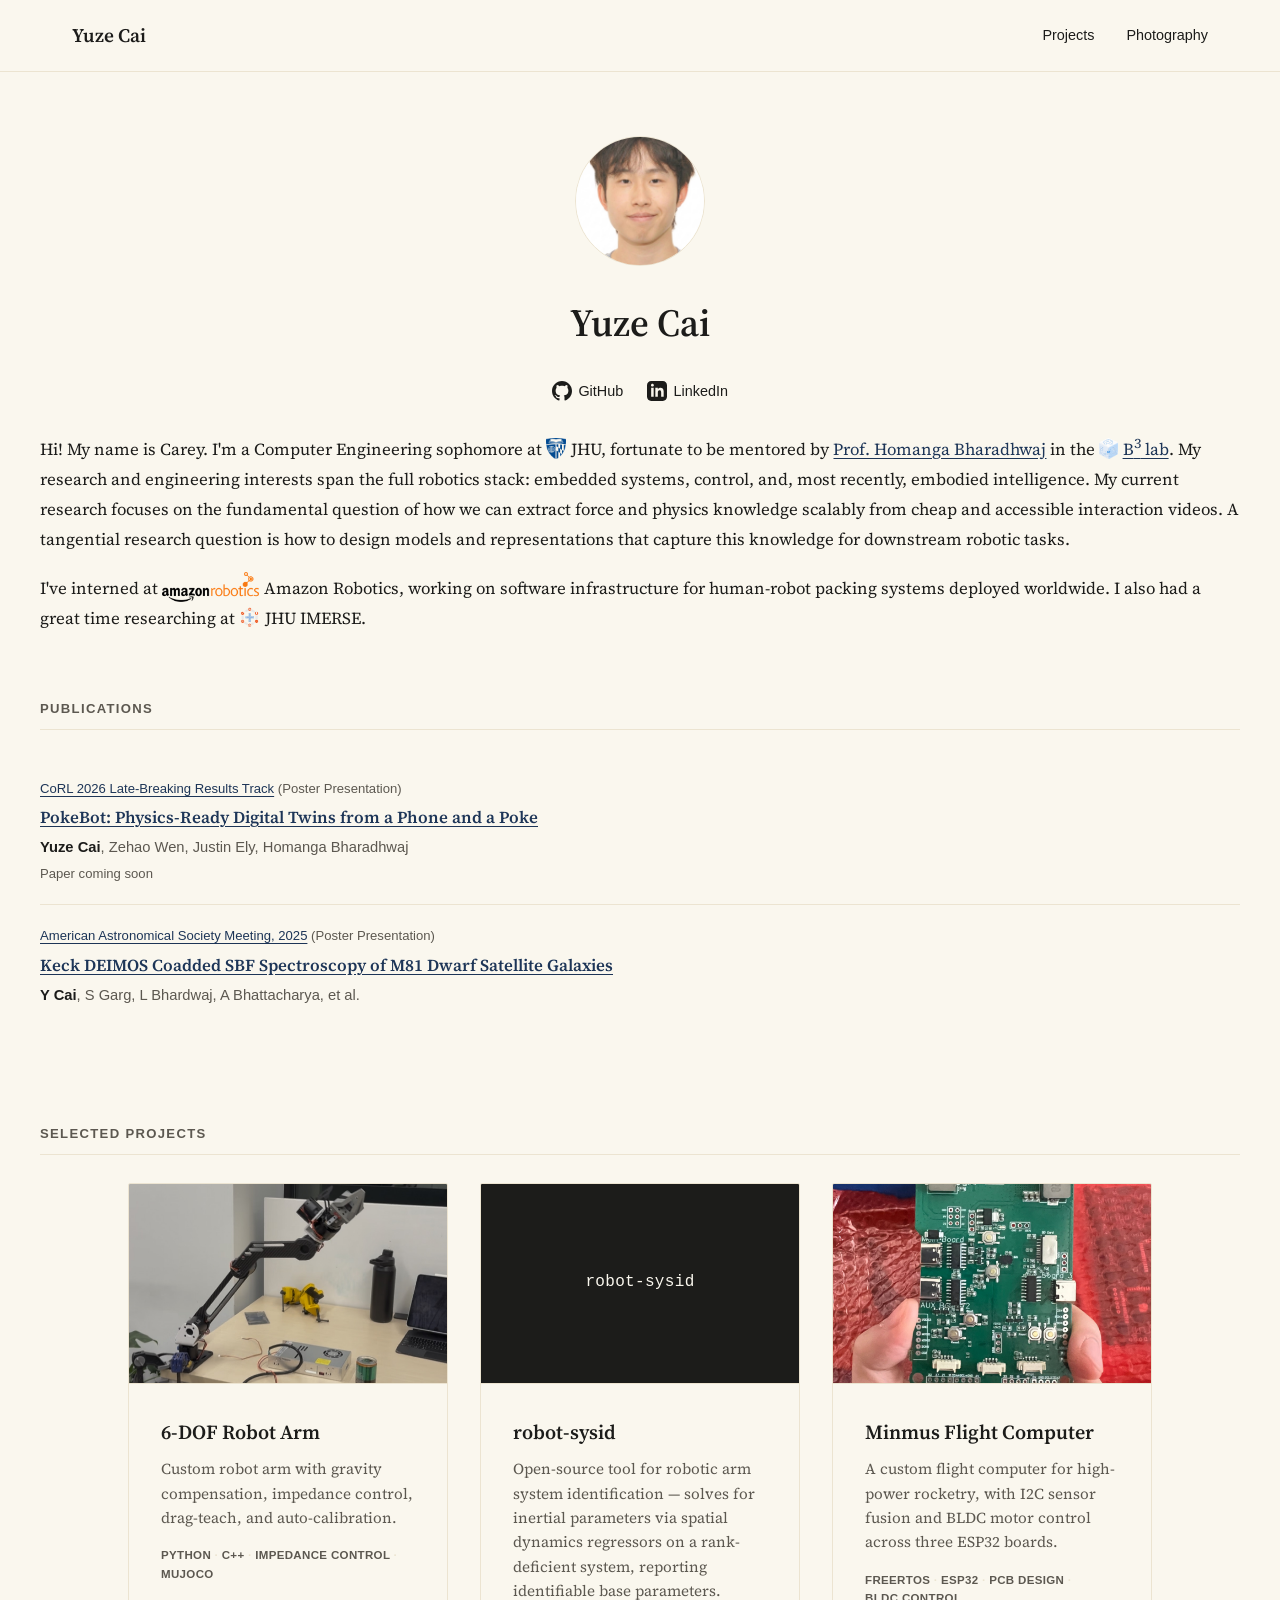
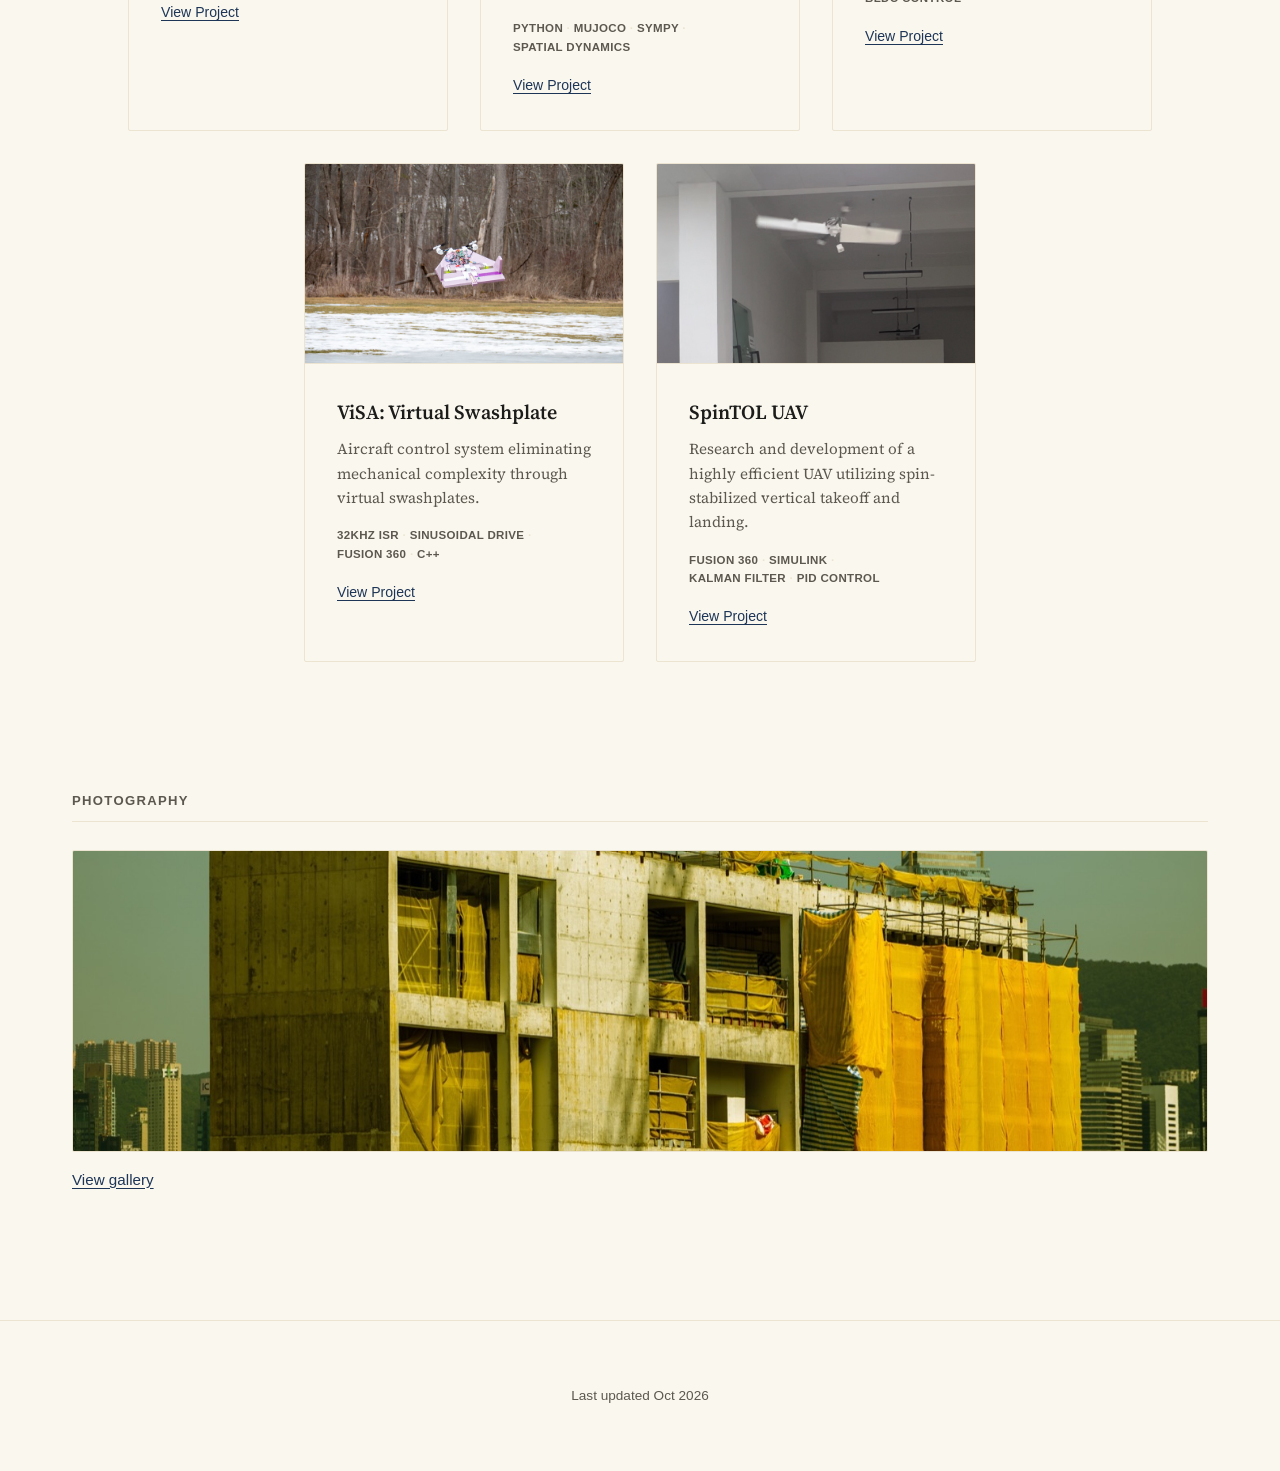
==== commit d4ab84e6: "y" ====
--- a/index.html
+++ b/index.html
@@ -87,7 +87,7 @@
         <section id="publications" class="publications container">
             <h2 class="section-title">Publications</h2>
             <div class="publication">
-                <p class="publication-tag"><a href="https://2026.corl.org/program/late-breaking-results" target="_blank">CoRL 2026 Late-Breaking Results Track</a> (Accepted, Poster Presentation)</p>
+                <p class="publication-tag"><a href="https://2026.corl.org/program/late-breaking-results" target="_blank">CoRL 2026 Late-Breaking Results Track</a> (Poster Presentation)</p>
                 <h3><a href="https://curryabalone.github.io/PokeBot/" target="_blank">PokeBot: Physics-Ready Digital Twins from a Phone and a Poke</a></h3>
                 <p class="publication-authors"><strong>Yuze Cai</strong>, Zehao Wen, Justin Ely, Homanga Bharadhwaj</p>
                 <p class="publication-meta">Paper coming soon</p>
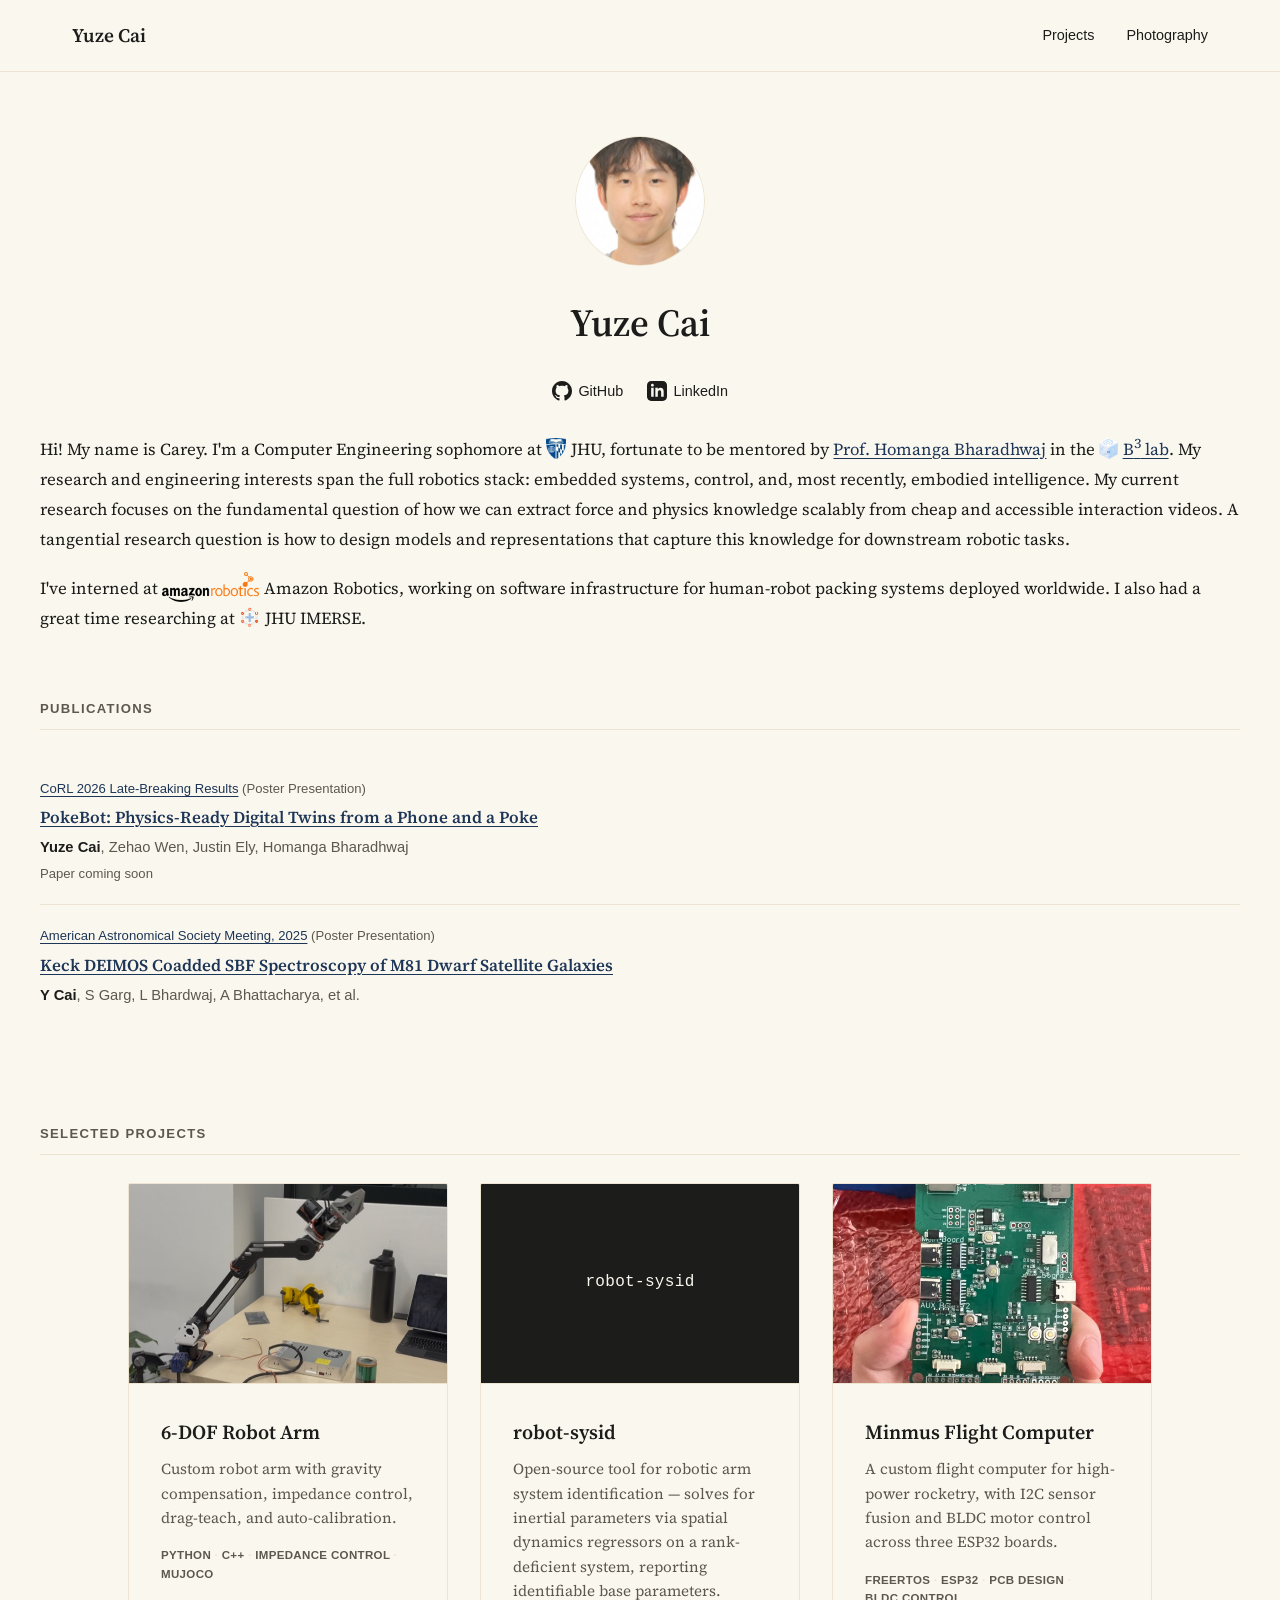
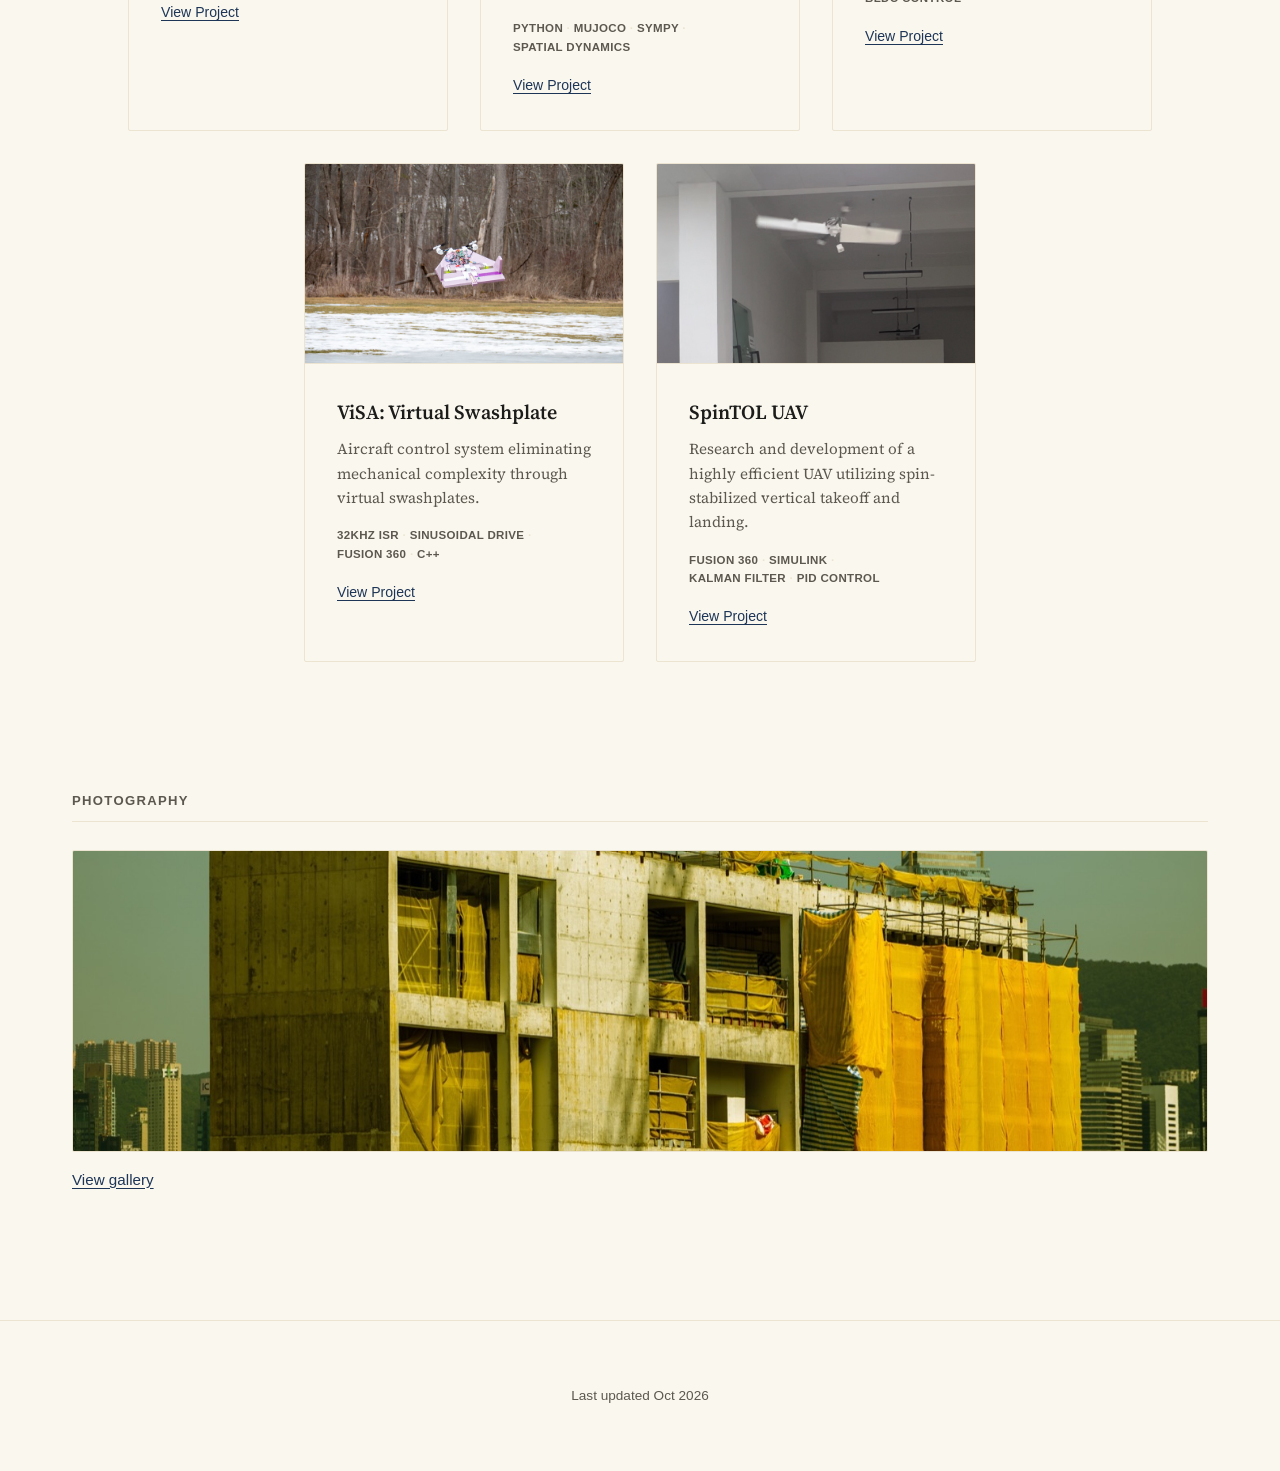
==== commit 02559235: "a Co-Authored-By: Claude Opus 5.5 <noreply@anthropic.com>" ====
--- a/index.html
+++ b/index.html
@@ -87,7 +87,7 @@
         <section id="publications" class="publications container">
             <h2 class="section-title">Publications</h2>
             <div class="publication">
-                <p class="publication-tag"><a href="https://2026.corl.org/program/late-breaking-results" target="_blank">CoRL 2026 Late-Breaking Results Track</a> (Poster Presentation)</p>
+                <p class="publication-tag"><a href="https://2026.corl.org/contributions/call-for-late-breaking-results" target="_blank">CoRL 2026 Late-Breaking Results</a> (Poster Presentation)</p>
                 <h3><a href="https://curryabalone.github.io/PokeBot/" target="_blank">PokeBot: Physics-Ready Digital Twins from a Phone and a Poke</a></h3>
                 <p class="publication-authors"><strong>Yuze Cai</strong>, Zehao Wen, Justin Ely, Homanga Bharadhwaj</p>
                 <p class="publication-meta">Paper coming soon</p>
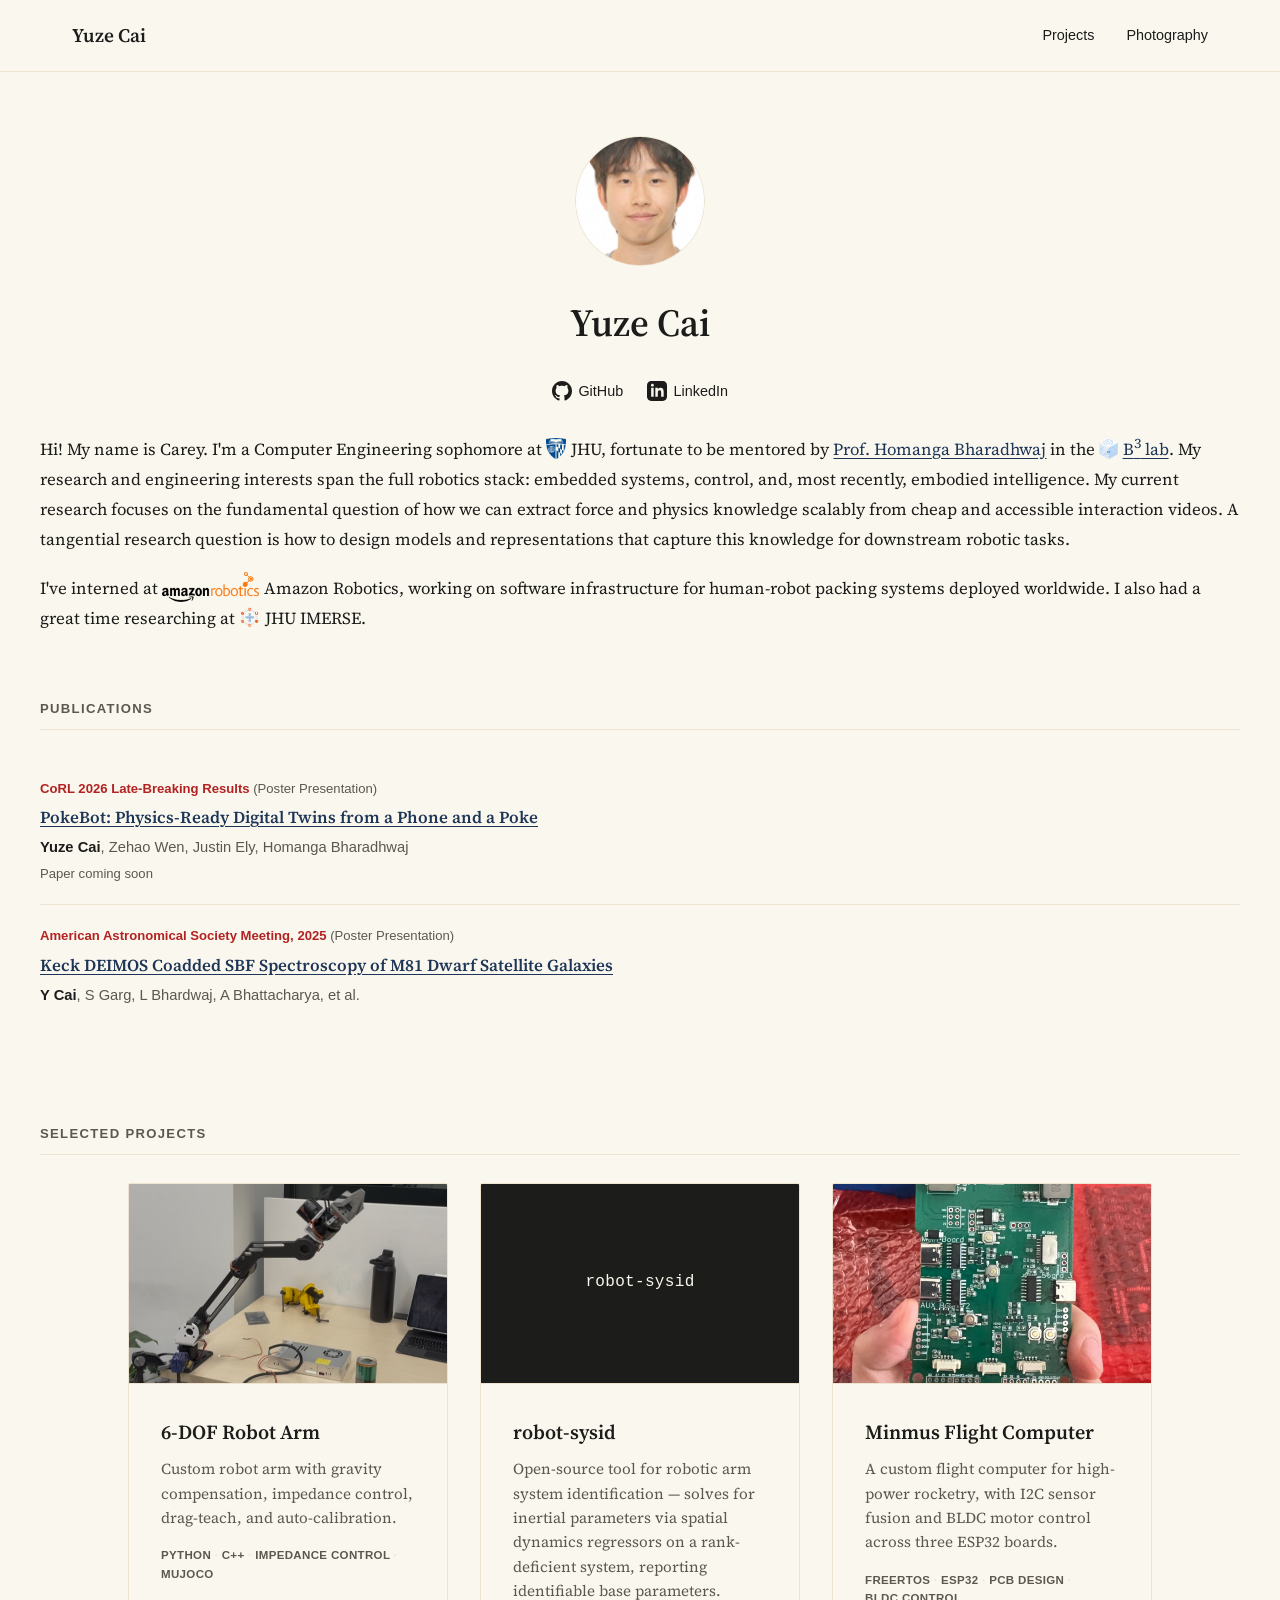
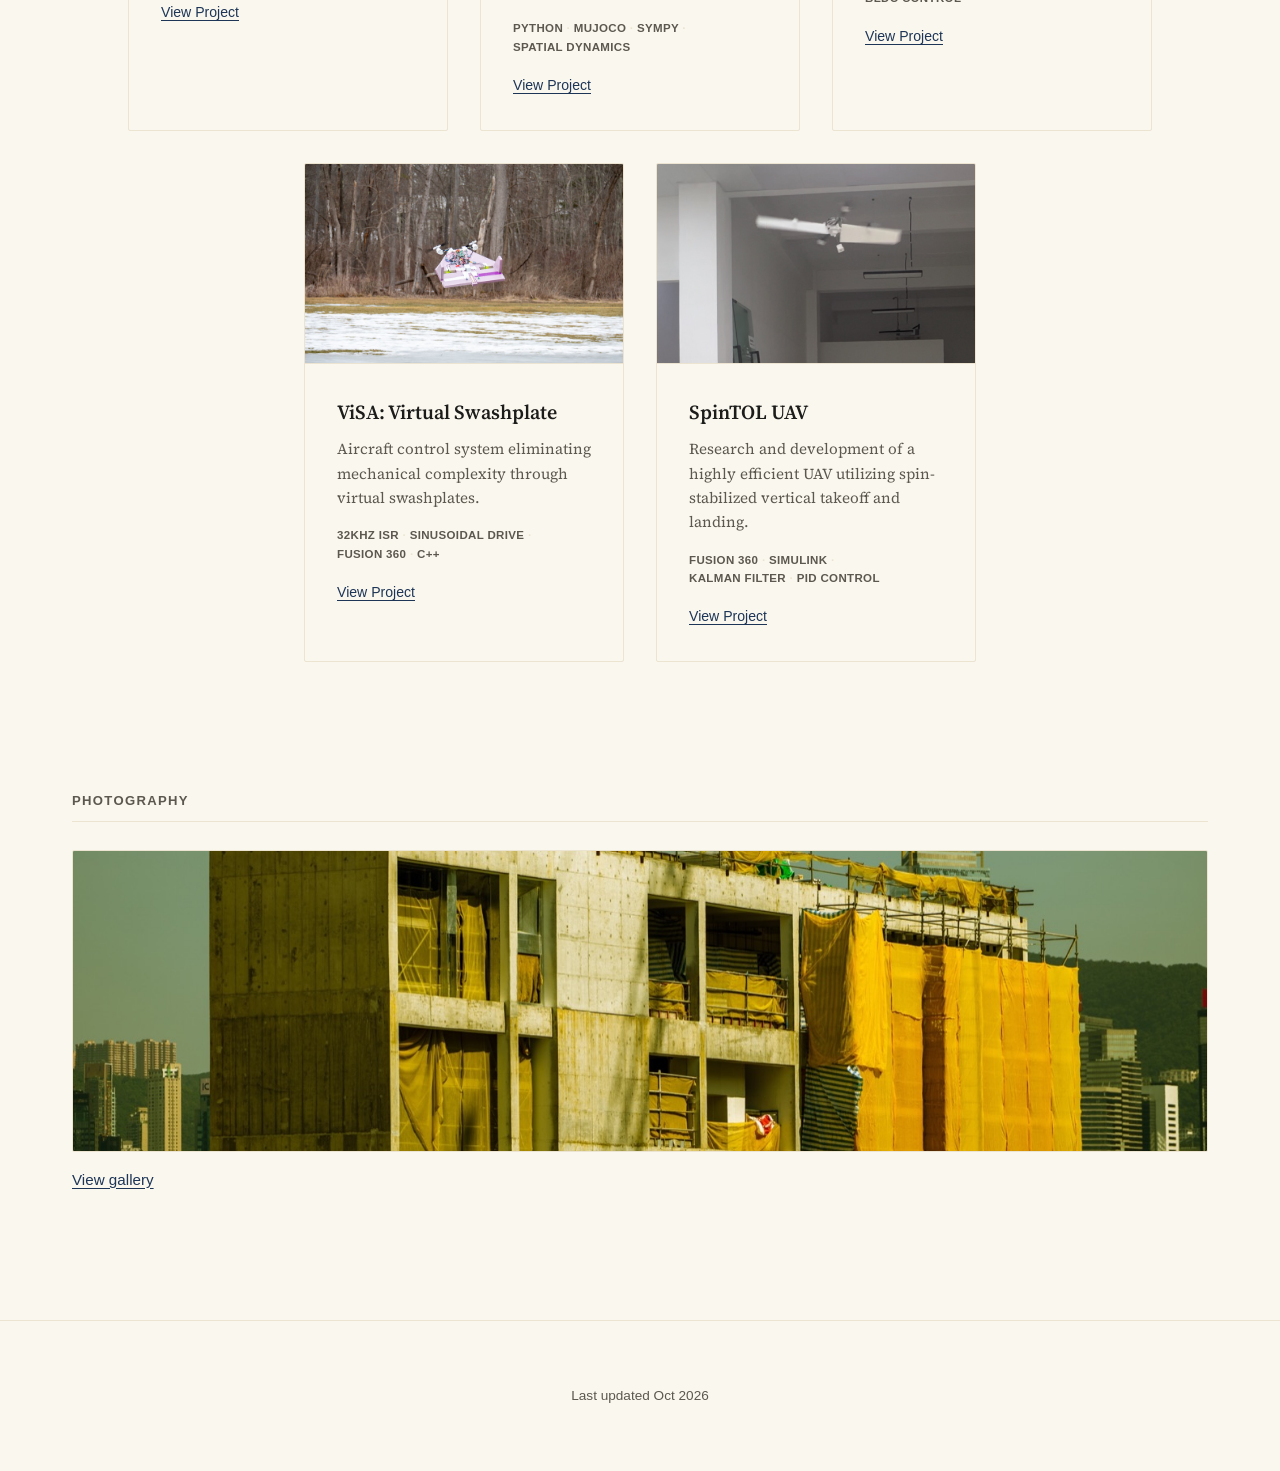
==== commit 6a718dfb: "b Co-Authored-By: Claude Opus 5.5 <noreply@anthropic.com>" ====
--- a/index.html
+++ b/index.html
@@ -87,13 +87,13 @@
         <section id="publications" class="publications container">
             <h2 class="section-title">Publications</h2>
             <div class="publication">
-                <p class="publication-tag"><a href="https://2026.corl.org/contributions/call-for-late-breaking-results" target="_blank">CoRL 2026 Late-Breaking Results</a> (Poster Presentation)</p>
+                <p class="publication-tag"><strong class="venue">CoRL 2026 Late-Breaking Results</strong> (Poster Presentation)</p>
                 <h3><a href="https://curryabalone.github.io/PokeBot/" target="_blank">PokeBot: Physics-Ready Digital Twins from a Phone and a Poke</a></h3>
                 <p class="publication-authors"><strong>Yuze Cai</strong>, Zehao Wen, Justin Ely, Homanga Bharadhwaj</p>
                 <p class="publication-meta">Paper coming soon</p>
             </div>
             <div class="publication">
-                <p class="publication-tag"><a href="https://aas.org/meetings/aas245" target="_blank">American Astronomical Society Meeting, 2025</a> (Poster Presentation)</p>
+                <p class="publication-tag"><strong class="venue">American Astronomical Society Meeting, 2025</strong> (Poster Presentation)</p>
                 <h3><a href="https://baas.aas.org/pub/2025n2i251p03" target="_blank">Keck DEIMOS Coadded SBF Spectroscopy of M81 Dwarf Satellite Galaxies</a></h3>
                 <p class="publication-authors"><strong>Y Cai</strong>, S Garg, L Bhardwaj, A Bhattacharya, et al.</p>
             </div>
--- a/css/styles-v5.css
+++ b/css/styles-v5.css
@@ -243,6 +243,11 @@
 
 .publication-tag a:hover {
     color: var(--accent-hover);
+}
+
+.publication-tag .venue {
+    color: #b22222;
+    font-weight: 700;
 }
 
 .section-title {
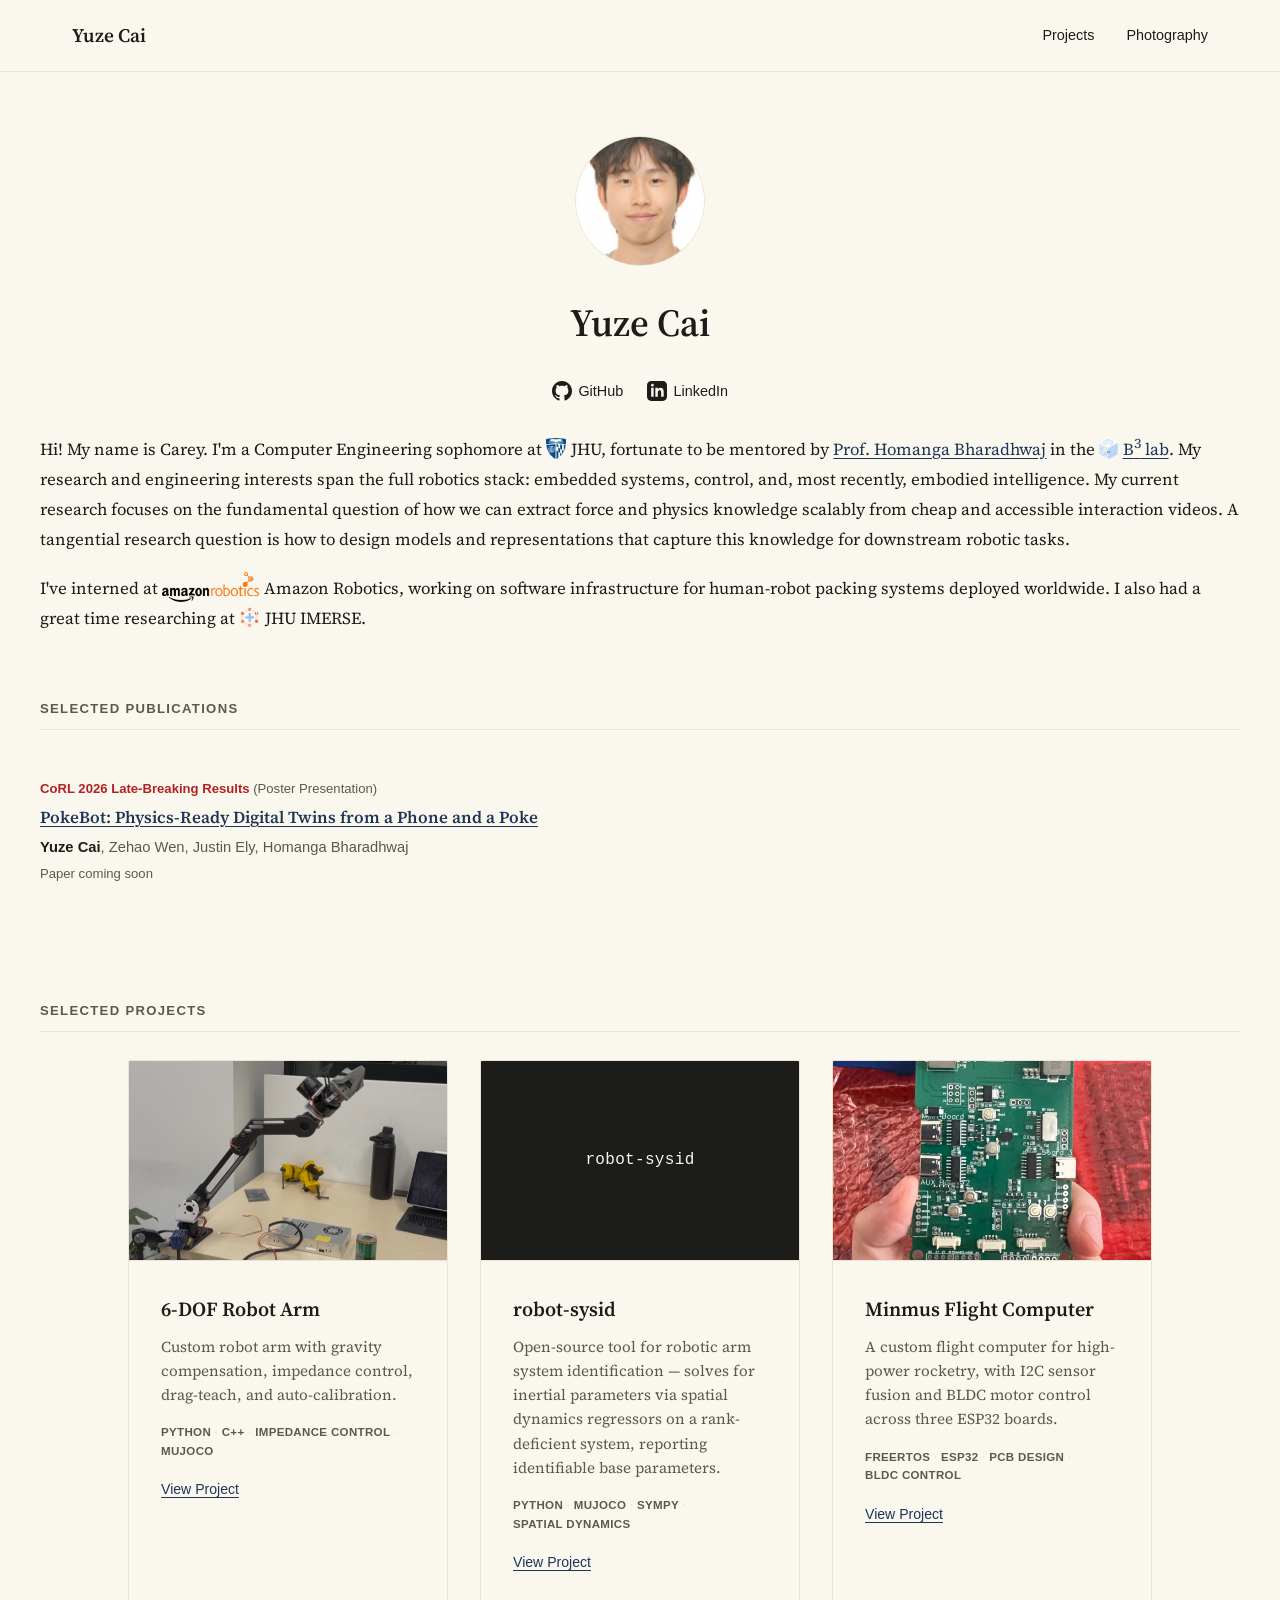
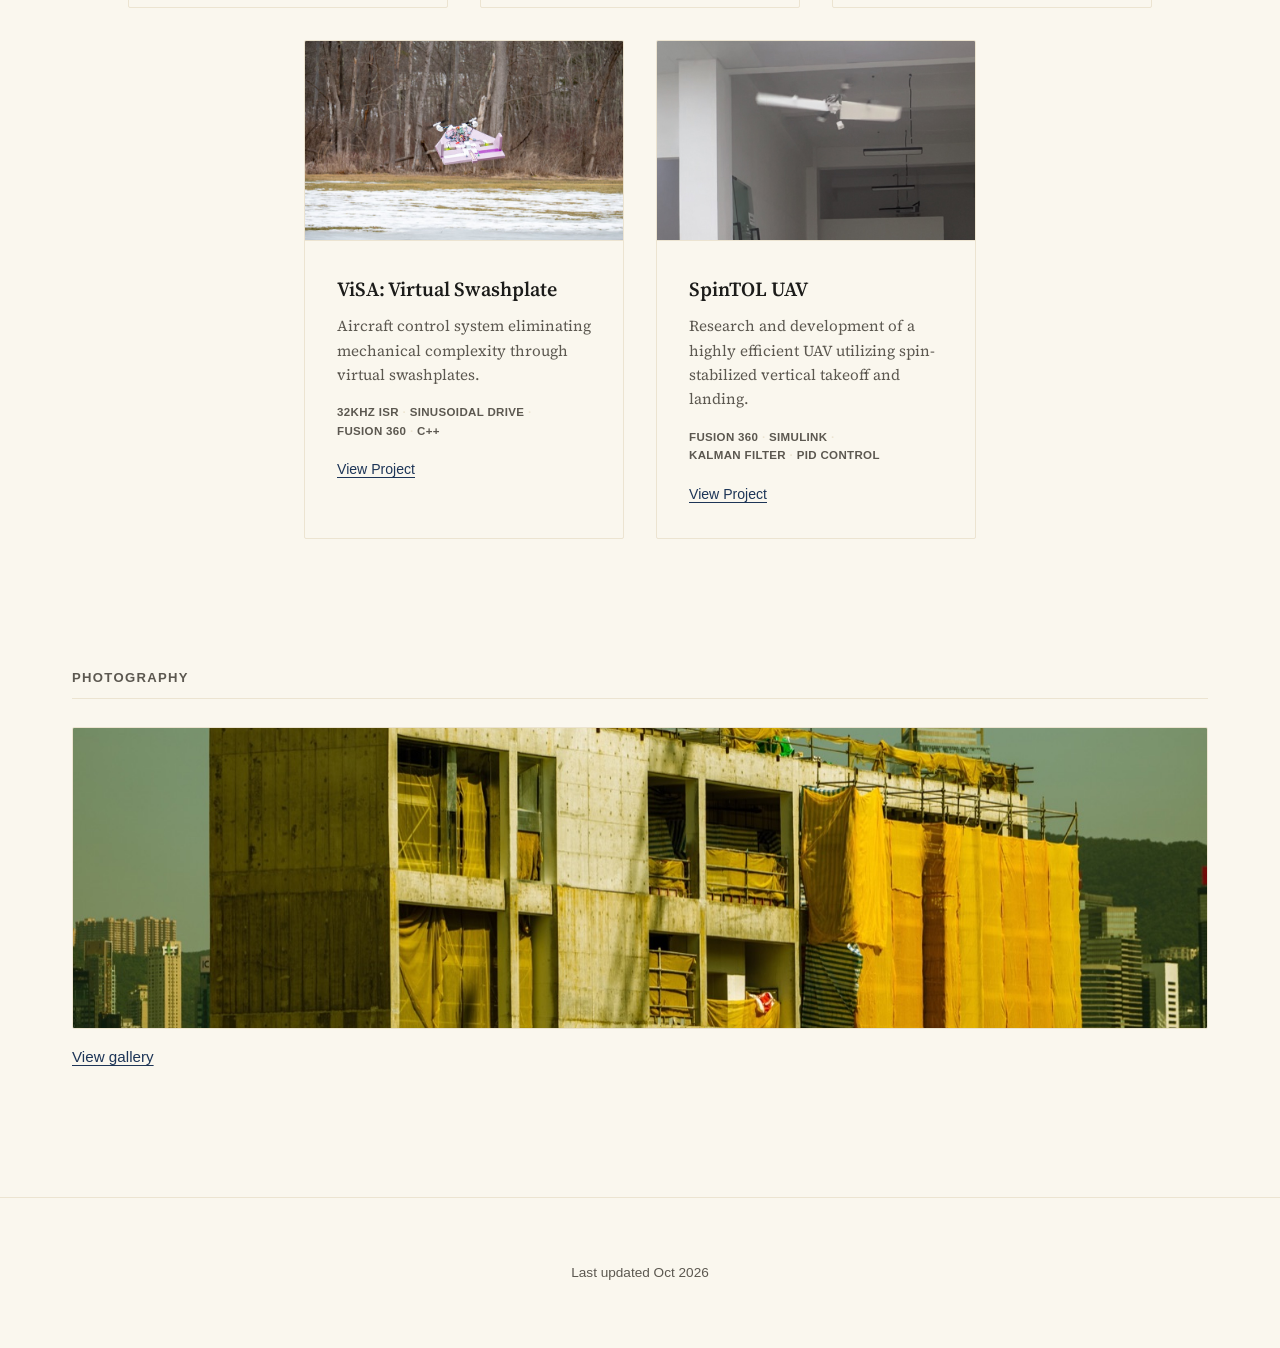
==== commit 9de860d4: "c Co-Authored-By: Claude Opus 5.5 <noreply@anthropic.com>" ====
--- a/index.html
+++ b/index.html
@@ -85,18 +85,13 @@
         </section>
 
         <section id="publications" class="publications container">
-            <h2 class="section-title">Publications</h2>
+            <h2 class="section-title">Selected Publications</h2>
             <div class="publication">
                 <p class="publication-tag"><strong class="venue">CoRL 2026 Late-Breaking Results</strong> (Poster Presentation)</p>
                 <h3><a href="https://curryabalone.github.io/PokeBot/" target="_blank">PokeBot: Physics-Ready Digital Twins from a Phone and a Poke</a></h3>
                 <p class="publication-authors"><strong>Yuze Cai</strong>, Zehao Wen, Justin Ely, Homanga Bharadhwaj</p>
                 <p class="publication-meta">Paper coming soon</p>
             </div>
-            <div class="publication">
-                <p class="publication-tag"><strong class="venue">American Astronomical Society Meeting, 2025</strong> (Poster Presentation)</p>
-                <h3><a href="https://baas.aas.org/pub/2025n2i251p03" target="_blank">Keck DEIMOS Coadded SBF Spectroscopy of M81 Dwarf Satellite Galaxies</a></h3>
-                <p class="publication-authors"><strong>Y Cai</strong>, S Garg, L Bhardwaj, A Bhattacharya, et al.</p>
-            </div>
         </section>
 
         <section id="projects" class="projects container">
